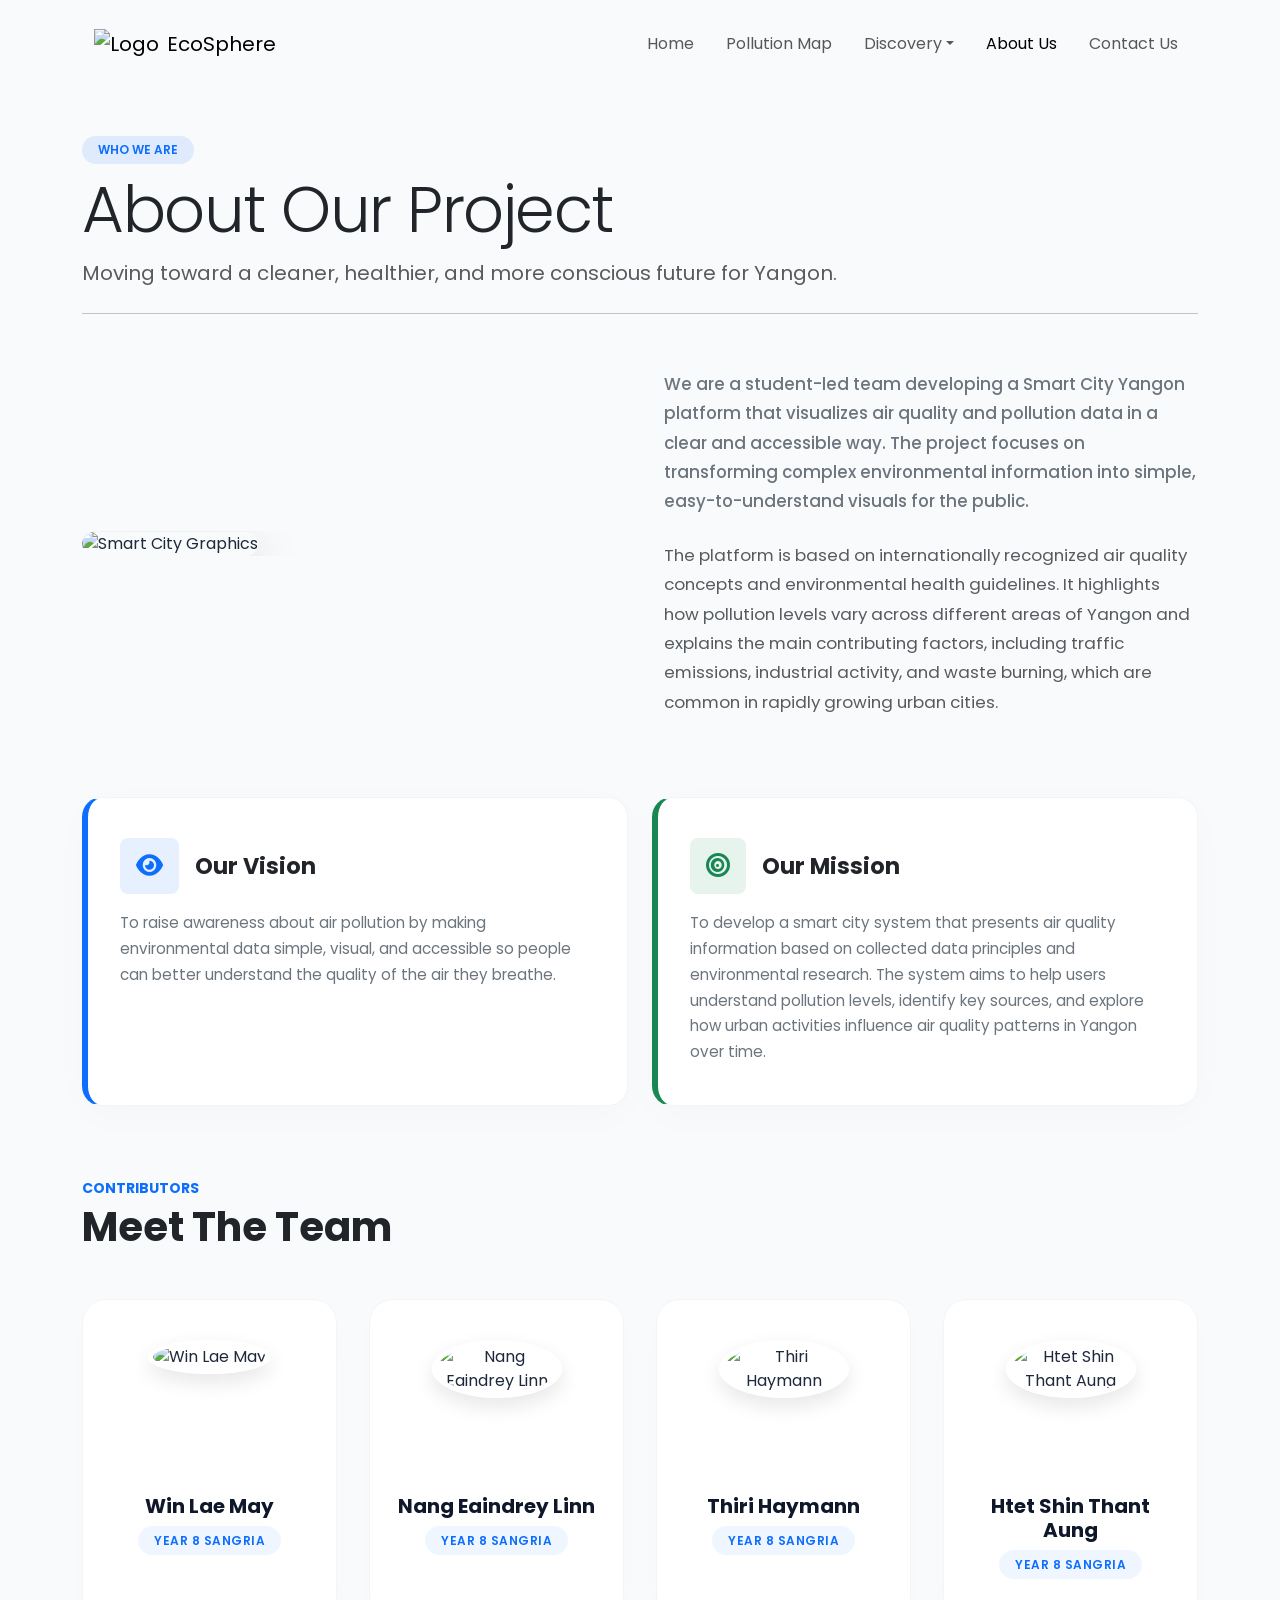
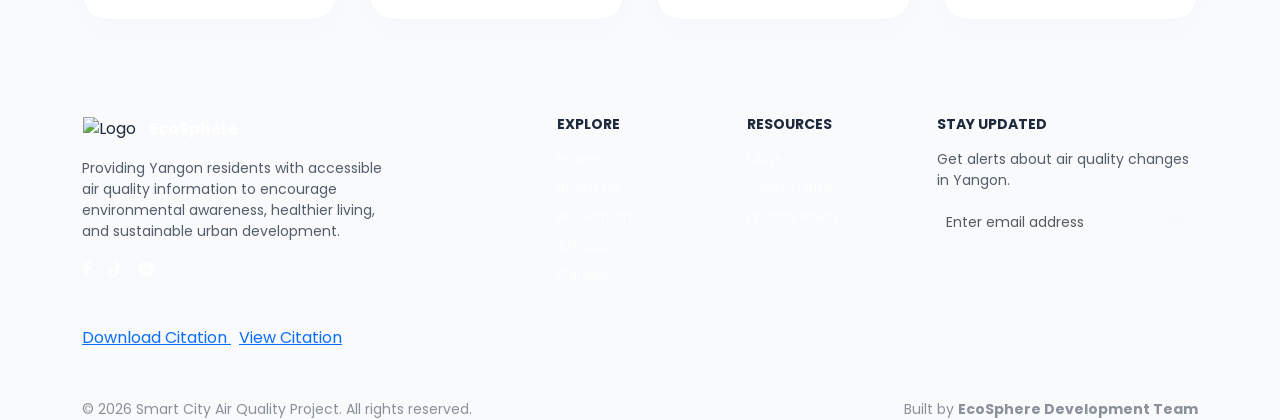
==== about.html @ d55c556a "Create about.html" ====
<!doctype html>
<html lang="en">
<head>
    <meta charset="utf-8">
    <meta name="viewport" content="width=device-width, initial-scale=1">
    <title>Smart City Yangon - About Us</title>
    <link href="https://cdn.jsdelivr.net/npm/bootstrap@5.3.3/dist/css/bootstrap.min.css" rel="stylesheet">
    <link href="https://fonts.googleapis.com/css2?family=Poppins:wght@300;400;500;600;700;800&display=swap" rel="stylesheet">
    <link rel="stylesheet" href="https://cdnjs.cloudflare.com/ajax/libs/font-awesome/6.5.1/css/all.min.css">
    <link rel="stylesheet" href="https://cdn.jsdelivr.net/npm/bootstrap-icons@1.11.0/font/bootstrap-icons.css">
    <link rel="stylesheet" href="style.css">
    <link rel="shortcut icon" href="media/logo.jpg" type="image/x-icon">
    
    <style>
        body { font-family: 'Poppins', sans-serif; background-color: #f8fafc; color: #1e293b; overflow-x: hidden; }
        
        /* --- PURE CSS CORE ANIMATIONS --- */
        @keyframes fadeInUp {
            from { opacity: 0; transform: translateY(30px); }
            to { opacity: 1; transform: translateY(0); }
        }
        @keyframes spin { 
            100% { transform: rotate(360deg); } 
        }
        @keyframes pulseGlow {
            0% { box-shadow: 0 0 0 0 rgba(13, 110, 253, 0.4); }
            70% { box-shadow: 0 0 0 15px rgba(13, 110, 253, 0); }
            100% { box-shadow: 0 0 0 0 rgba(13, 110, 253, 0); }
        }

        /* --- APPLICATION OF ENHANCED ANIMATIONS --- */
        .animate-fade-in {
            animation: fadeInUp 0.8s cubic-bezier(0.16, 1, 0.3, 1) both;
        }
        .delay-1 { animation-delay: 0.15s; }
        .delay-2 { animation-delay: 0.3s; }
        .delay-3 { animation-delay: 0.45s; }

        /* --- PREMIUM IMAGE CONTAINER --- */
        .img-container-premium {
            position: relative;
            border-radius: 24px;
            overflow: hidden;
        }

        /* --- PREMIUM VISION & MISSION INTERACTIVE CARDS --- */
        .aesthetic-card {
            background: #ffffff;
            border-radius: 20px !important;
            padding: 2.5rem 2rem !important;
            box-shadow: 0 10px 40px rgba(15, 23, 42, 0.02) !important;
            border: 1px solid #f1f5f9 !important;
            transition: all 0.4s cubic-bezier(0.16, 1, 0.3, 1);
            position: relative;
        }
        .aesthetic-card:hover {
            transform: translateY(-6px);
            box-shadow: 0 20px 40px rgba(15, 23, 42, 0.08) !important;
        }
        .vision-card { border-left: 6px solid #0d6efd !important; }
        .mission-card { border-left: 6px solid #198754 !important; }
        
        .vision-card::before, .mission-card::before {
            content: '';
            position: absolute;
            top: 0; left: 0; width: 0; height: 100%;
            transition: all 0.4s ease;
            z-index: 0;
            opacity: 0.02;
        }
        .vision-card::before { background: #0d6efd; }
        .mission-card::before { background: #198754; }
        .aesthetic-card:hover::before { width: 100%; }
        .aesthetic-card * { position: relative; z-index: 1; }

        /* --- PREMIUM INDIVIDUAL TEAM CHIPS --- */
        .team-grid {
            display: grid;
            grid-template-columns: repeat(auto-fit, minmax(240px, 1fr));
            gap: 2rem;
            padding: 1.5rem 0;
        }
        .team-card {
            background: #ffffff;
            border: 1px solid #f1f5f9;
            border-radius: 24px;
            padding: 2.5rem 1.5rem;
            text-align: center;
            box-shadow: 0 12px 30px rgba(15, 23, 42, 0.01);
            transition: all 0.4s cubic-bezier(0.16, 1, 0.3, 1);
        }
        .team-card:hover {
            transform: translateY(-10px);
            border-color: #0d6efd;
            box-shadow: 0 20px 35px rgba(13, 110, 253, 0.08);
        }
        .team-img-wrapper {
            position: relative;
            width: 130px;
            height: 130px;
            margin: 0 auto 1.5rem;
        }
        .team-img-wrapper img {
            width: 100%;
            height: 100%;
            border-radius: 50%;
            object-fit: cover;
            border: 5px solid #ffffff;
            box-shadow: 0 8px 20px rgba(15, 23, 42, 0.1);
            transition: all 0.4s ease;
        }
        .team-card:hover .team-img-wrapper img {
            transform: scale(0.95);
        }
        .team-img-wrapper::after {
            content: '';
            position: absolute;
            top: -6px; left: -6px; right: -6px; bottom: -6px;
            border-radius: 50%;
            border: 2px dashed transparent;
            transition: all 0.3s ease;
        }
        .team-card:hover .team-img-wrapper::after {
            border-color: #0d6efd;
            animation: spin 10s linear infinite, pulseGlow 2s infinite;
        }
        
        .team-card h3 { 
            font-size: 1.25rem; 
            font-weight: 700; 
            color: #0f172a; 
            margin-bottom: 0.5rem; 
        }
        .team-role {
            font-size: 0.75rem;
            font-weight: 600;
            letter-spacing: 0.5px;
            text-transform: uppercase;
            color: #0d6efd;
            background: rgba(13, 110, 253, 0.06);
            padding: 0.35rem 1rem;
            border-radius: 50px;
            display: inline-block;
        }
        .small-text { font-size: 1.05rem; line-height: 1.75; color: #475569; }
    </style>
</head>
<body>

<div class="container mt-3 nav-wrapper">
    <nav class="navbar navbar-expand-lg custom-nav">
        <div class="container-fluid">
            <a class="navbar-brand d-flex align-items-center gap-2" href="index.html">
                <img src="media/logo.jpg" class="rounded-logo" alt="Logo">
                <span class="brand-name">EcoSphere</span>
            </a>

            <button class="navbar-toggler border-0 shadow-none"
                    type="button"
                    data-bs-toggle="offcanvas"
                    data-bs-target="#mobileMenu">
                <span class="navbar-toggler-icon"></span>
            </button>

            <div class="collapse navbar-collapse" id="desktopMenu">
                <ul class="navbar-nav ms-auto align-items-center gap-3">
                    <li class="nav-item"><a class="nav-link" href="index.html">Home</a></li>
                    <li class="nav-item"><a class="nav-link" href="map.html">Pollution Map</a></li>
                    <li class="nav-item dropdown">
                        <a class="nav-link dropdown-toggle" href="#" role="button" data-bs-toggle="dropdown">Discovery</a>
                        <ul class="dropdown-menu">
                            <li><a class="dropdown-item" href="causes.html">Causes</a></li>
                            <li><a class="dropdown-item" href="prevention.html">Prevention</a></li>
                            <li><a class="dropdown-item" href="affects.html">Affects</a></li>
                        </ul>
                    </li>
                    <li class="nav-item"><a class="nav-link active" href="about.html">About Us</a></li>
                    <li class="nav-item"><a class="nav-link" href="contact.html">Contact Us</a></li>
                </ul>
            </div>
        </div>
    </nav>
</div>

<div class="offcanvas offcanvas-end" data-bs-scroll="true" tabindex="-1" id="mobileMenu" aria-labelledby="mobileMenuLabel">
    <div class="offcanvas-header">
        <div class="d-flex align-items-center gap-2">
            <img src="media/logo.jpg" class="rounded-logo" style="width:42px;height:42px;" alt="Logo">
            <h5 class="offcanvas-title text-white mb-0" id="mobileMenuLabel">EcoSphere</h5>
        </div>
        <button type="button" class="btn-close btn-close-white shadow-none" data-bs-dismiss="offcanvas" aria-label="Close"></button>
    </div>
    <div class="offcanvas-body">
        <ul class="navbar-nav gap-2">
            <li class="nav-item"><a class="nav-link" href="index.html">Home</a></li>
            <li class="nav-item"><a class="nav-link" href="map.html">Pollution Map</a></li>
            <li class="nav-item dropdown">
                <a class="nav-link dropdown-toggle" href="#" role="button" data-bs-toggle="dropdown" data-bs-display="static" aria-expanded="false">Discovery</a>
                <ul class="dropdown-menu border-0 bg-transparent">
                    <li><a class="dropdown-item text-white-50" href="causes.html">Causes</a></li>
                    <li><a class="dropdown-item text-white-50" href="prevention.html">Prevention</a></li>
                    <li><a class="dropdown-item text-white-50" href="affects.html">Affects</a></li>
                </ul>
            </li>
            <li class="nav-item"><a class="nav-link" href="about.html">About Us</a></li>
            <li class="nav-item"><a class="nav-link" href="contact.html">Contact Us</a></li>
        </ul>
    </div>
</div>
 
<section class="container mt-5 pt-3 animate-fade-in">
    <div class="title-group text-start">
        <span class="badge bg-primary bg-opacity-10 text-primary px-3 py-2 rounded-pill mb-2 text-uppercase fw-semibold tracking-wider" style="font-size: 0.75rem;">
            Who We Are
        </span>
        <h1 class="display-3 fw-extrabold text-dark mb-2" style="letter-spacing: -1.5px;">About Our Project</h1>
        <p class="fs-5 text-muted mb-0" style="max-width: 800px; line-height: 1.6;">
            Moving toward a cleaner, healthier, and more conscious future for Yangon.
        </p>
    </div>
    <hr class="mt-4 mb-5 opacity-10">
</section>
 
<section class="container my-4 py-2 animate-fade-in delay-1">
    <div class="row align-items-center gx-lg-5">
        <div class="col-md-6 mb-4 mb-md-0">
            <div class="img-container-premium">
                <img src="media/wlcm to yangon.jpg" class="img-fluid rounded-4 shadow-lg w-100" style="max-height: 400px; object-fit: cover;" alt="Smart City Graphics">
            </div>
        </div>
       
        <div class="col-md-6">
            <p class="small-text mb-4 fw-medium text-secondary">
               We are a student-led team developing a Smart City Yangon platform that visualizes air quality and pollution data in a clear and accessible way. The project focuses on transforming complex environmental information into simple, easy-to-understand visuals for the public.
            </p>
            <p class="small-text text-muted mb-0">
               The platform is based on internationally recognized air quality concepts and environmental health guidelines. It highlights how pollution levels vary across different areas of Yangon and explains the main contributing factors, including traffic emissions, industrial activity, and waste burning, which are common in rapidly growing urban cities.
            </p>
        </div>
    </div>
</section>
 
<section class="container my-5 pt-4 animate-fade-in delay-2">
    <div class="row justify-content-center g-4">
        <div class="col-md-6">
            <div class="aesthetic-card vision-card h-100">
                <div class="d-flex align-items-center mb-3">
                    <div class="bg-primary bg-opacity-10 p-3 rounded-3 me-3">
                        <i class="fa-solid fa-eye fa-xl text-primary"></i>
                    </div>
                    <h3 class="fw-bold mb-0 text-dark" style="font-size: 1.4rem;">Our Vision</h3>
                </div>
                <p class="text-secondary mb-0" style="font-size: 0.95rem; line-height: 1.7;">To raise awareness about air pollution by making environmental data simple, visual, and accessible so people can better understand the quality of the air they breathe.</p>
            </div>
        </div>
 
        <div class="col-md-6">
            <div class="aesthetic-card mission-card h-100">
                <div class="d-flex align-items-center mb-3">
                    <div class="bg-success bg-opacity-10 p-3 rounded-3 me-3">
                        <i class="fa-solid fa-bullseye fa-xl text-success"></i>
                    </div>
                    <h3 class="fw-bold mb-0 text-dark" style="font-size: 1.4rem;">Our Mission</h3>
                </div>
                <p class="text-secondary mb-0" style="font-size: 0.95rem; line-height: 1.7;">To develop a smart city system that presents air quality information based on collected data principles and environmental research. The system aims to help users understand pollution levels, identify key sources, and explore how urban activities influence air quality patterns in Yangon over time.</p>
            </div>
        </div>
    </div>
</section>
 
<section class="container my-5 py-4 animate-fade-in delay-3" id="team">
  <div class="text-start mb-4">
    <span class="text-uppercase text-primary fw-bold small tracking-wider d-block mb-1">Contributors</span>
    <h2 class="fw-bold display-6 text-dark">Meet The Team</h2>
  </div>

  <div class="team-grid">
    <div class="team-card">
      <div class="team-img-wrapper">
        <img src="media/win.jpg" alt="Win Lae May">
      </div>
      <h3>Win Lae May</h3>
      <span class="team-role">Year 8 Sangria</span>
    </div>

    <div class="team-card">
      <div class="team-img-wrapper">
        <img src="media/nang.jpg" alt="Nang Eaindrey Linn">
      </div>
      <h3>Nang Eaindrey Linn</h3>
      <span class="team-role">Year 8 Sangria</span>
    </div>

    <div class="team-card">
      <div class="team-img-wrapper">
        <img src="media/hammer.jpg" alt="Thiri Haymann">
      </div>
      <h3>Thiri Haymann</h3>
      <span class="team-role">Year 8 Sangria</span>
    </div>

    <div class="team-card">
      <div class="team-img-wrapper">
        <img src="media/htet.jpg" alt="Htet Shin Thant Aung">
      </div>
      <h3>Htet Shin Thant Aung</h3>
      <span class="team-role">Year 8 Sangria</span>
    </div>
  </div>
</section>
 
<footer id="footer" class="custom-footer mt-5">
    <div class="container">
        <div class="row gy-4">
            <div class="col-lg-4 col-md-12 text-center text-lg-start">
                <a class="navbar-brand d-block mb-3" href="index.html">
                    <img src="media/logo.jpg" class="rounded-logo border border-light border-opacity-25" style="width: 50px; height: 50px;" alt="Logo">
                    <span class="ms-2 fw-bold text-white">EcoSphere</span>
                </a>
                <p class="small opacity-75 pe-lg-5">
                    Providing Yangon residents with accessible air quality information to encourage environmental awareness, healthier living, and sustainable urban development.
                </p>
                <div class="footer-socials d-flex gap-3 justify-content-center justify-content-lg-start mt-3">
                  <a href="https://www.facebook.com/share/181xZYCWML/?mibextid=wwXIfr" class="text-white opacity-75">
<i class="fa-brands fa-facebook-f"></i>
</a>

<a href="https://www.tiktok.com/@greenwaveprojectpbl?_r=1&_t=ZS-96brNTNGCgf" class="text-white opacity-75">
<i class="fa-brands fa-tiktok"></i>
</a>

<a href="https://web.telegram.org/k/" class="text-white opacity-75">
<i class="fa-brands fa-telegram"></i>
</a>
                </div>
            </div>

            <div class="col-6 col-lg-2 offset-lg-1">
                <h6 class="fw-bold mb-3 text-uppercase small">Explore</h6>
                <ul class="list-unstyled small opacity-75">
                    <li class="mb-2"><a href="index.html" class="text-decoration-none text-white">Home</a></li>
                    <li class="mb-2"><a href="about.html" class="text-decoration-none text-white">About Us</a></li>
                    <li class="mb-2"><a href="prevention.html" class="text-decoration-none text-white">Prevention</a></li>
                    <li class="mb-2"><a href="affects.html" class="text-decoration-none text-white">Affects</a></li>
                    <li class="mb-2"><a href="causes.html" class="text-decoration-none text-white">Causes</a></li>
                </ul>
            </div>

            <div class="col-6 col-lg-2">
                <h6 class="fw-bold mb-3 text-uppercase small">Resources</h6>
                <ul class="list-unstyled small opacity-75">
                    <li class="mb-2"><a href="faqs.html" class="text-decoration-none text-white">FAQs</a></li>
                    <li class="mb-2"><a href="map.html" class="text-decoration-none text-white">Zoning Data</a></li>
                    <li class="mb-2"><a href="privacy.html" class="text-decoration-none text-white">Privacy Policy</a></li>
                </ul>
            </div>

            <div class="col-lg-3 col-md-12">
                <h6 class="fw-bold mb-3 text-uppercase small">Stay Updated</h6>
                <p class="small opacity-75">Get alerts about air quality changes in Yangon.</p>
                
                <form action="contact.html" method="GET">
                    <div class="input-group mb-3">
                        <input type="email" 
                               name="userEmail" 
                               class="form-control form-control-sm bg-transparent border-light border-opacity-25 text-white" 
                               placeholder="Enter email address" 
                               required>
                        <button class="btn btn-outline-light btn-sm" type="submit">Join</button>
                    </div>
                </form>
            </div>
        </div>

        <div class="citation-container my-4">
            <a href="media/Document 1.docx" download class="btn-citation download-btn me-2">
                Download Citation
            </a>
            <a href="https://edusn-my.sharepoint.com/:w:/g/personal/thirihaymann_edusnschool_co_uk/IQCx-lve096ISLrrx7c4MkwNATe3js4er93nj6ka3yqateQ?e=VedTvq" target="_blank" class="btn-citation view-btn">
                View Citation
            </a>
        </div>

        <hr class="my-4 border-light border-opacity-10">

        <div class="row align-items-center">
            <div class="col-md-6 text-center text-md-start">
                <p class="small mb-0 opacity-50">© 2026 Smart City Air Quality Project. All rights reserved.</p>
            </div>
            <div class="col-md-6 text-center text-md-end">
                <p class="small mb-0 opacity-50">Built by <span class="fw-bold">EcoSphere Development Team</span></p>
            </div>
        </div>
    </div>
</footer>

<script src="https://cdn.jsdelivr.net/npm/bootstrap@5.3.3/dist/js/bootstrap.bundle.min.js"></script>
 
</body>
</html>
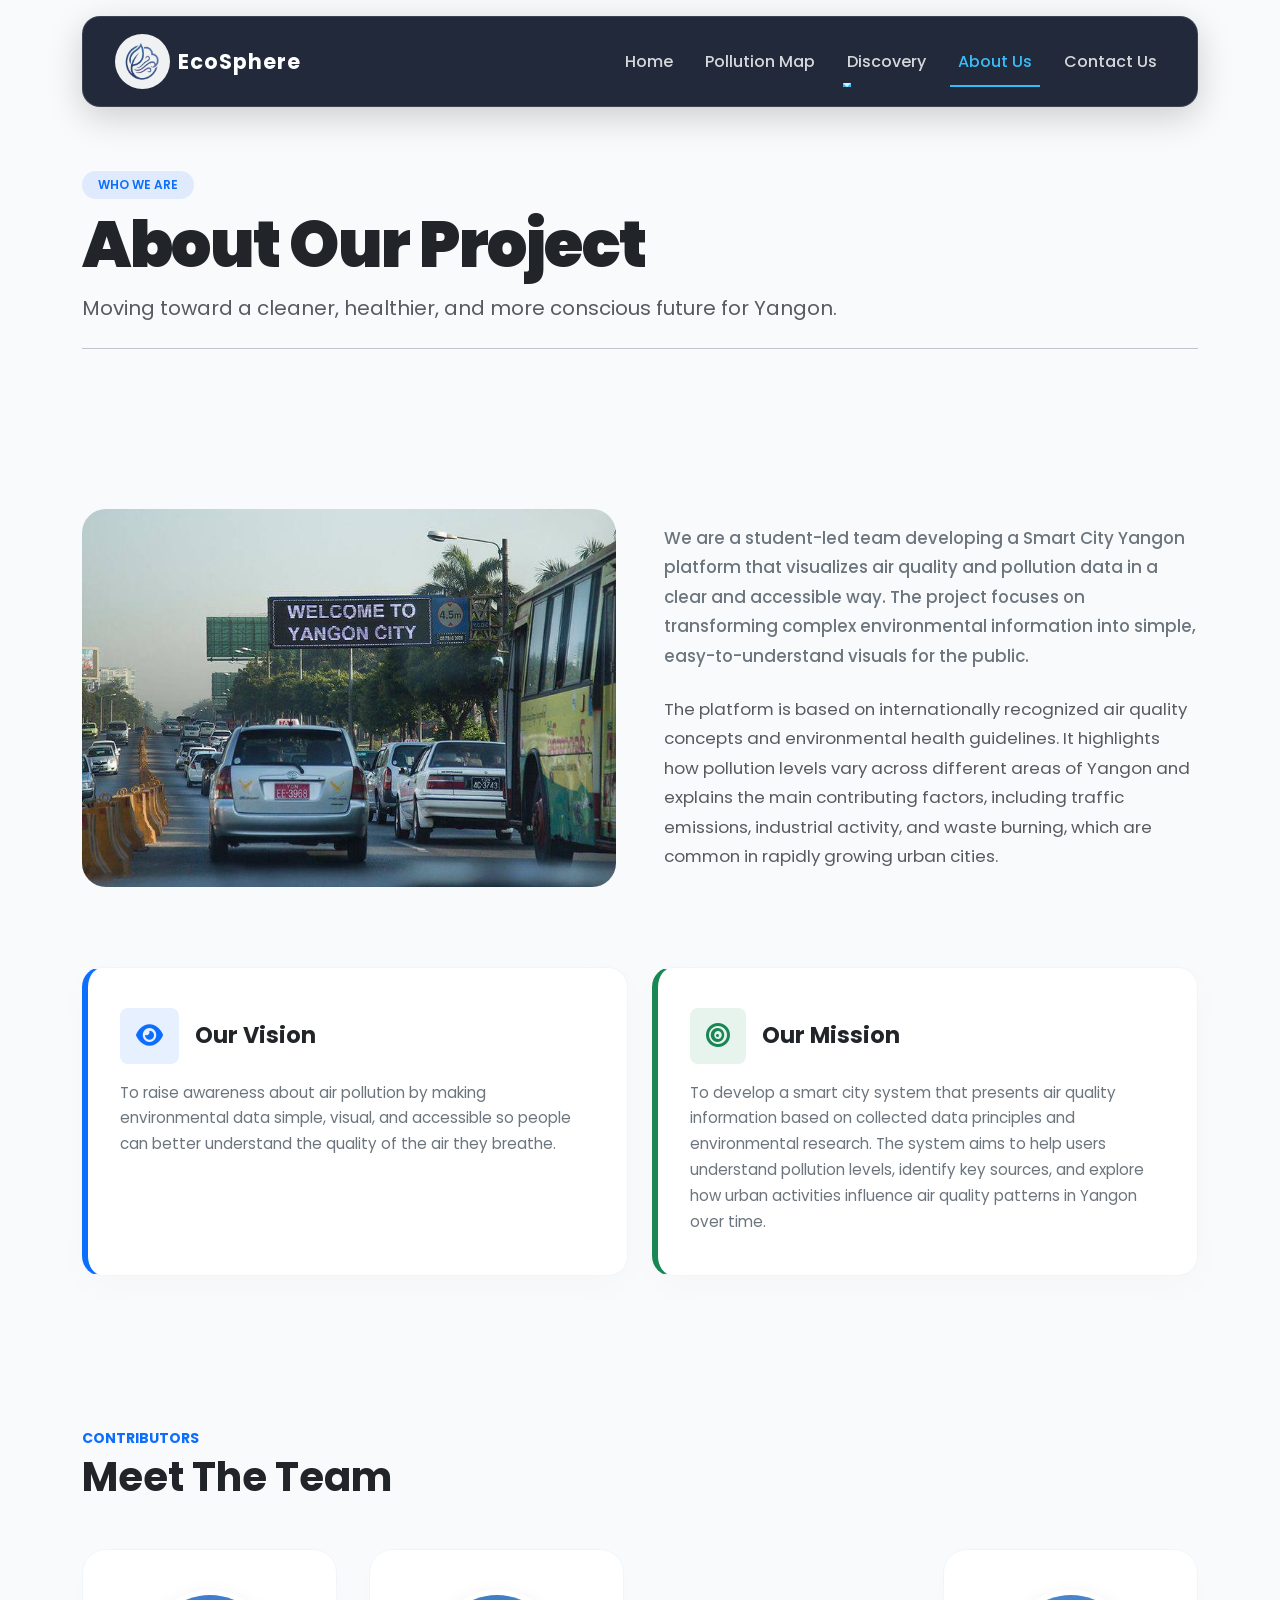
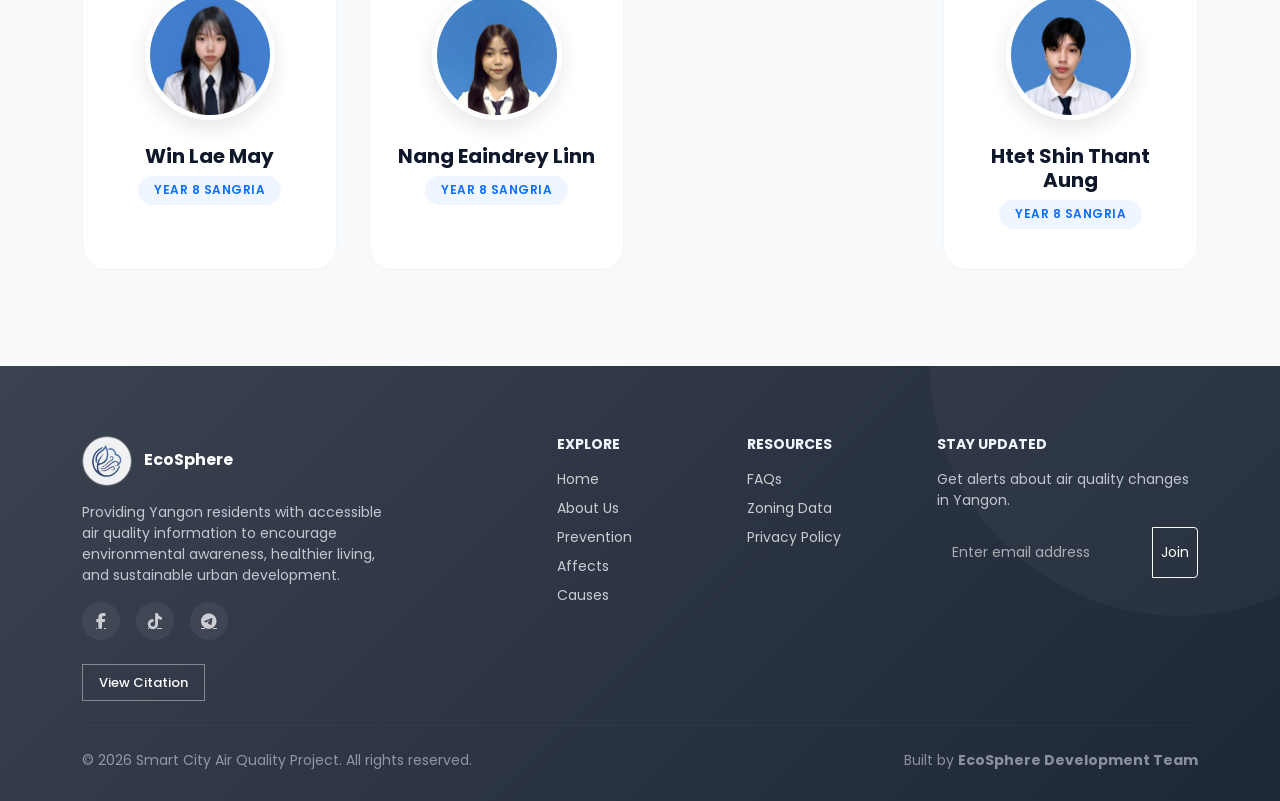
==== commit 2525c6ac: "Update about.html" ====
--- a/about.html
+++ b/about.html
@@ -3,7 +3,7 @@
 <head>
     <meta charset="utf-8">
     <meta name="viewport" content="width=device-width, initial-scale=1">
-    <title>Smart City Yangon - About Us</title>
+    <title>About Us | EcoSphere</title>
     <link href="https://cdn.jsdelivr.net/npm/bootstrap@5.3.3/dist/css/bootstrap.min.css" rel="stylesheet">
     <link href="https://fonts.googleapis.com/css2?family=Poppins:wght@300;400;500;600;700;800&display=swap" rel="stylesheet">
     <link rel="stylesheet" href="https://cdnjs.cloudflare.com/ajax/libs/font-awesome/6.5.1/css/all.min.css">
@@ -373,10 +373,8 @@
         </div>
 
         <div class="citation-container my-4">
-            <a href="media/Document 1.docx" download class="btn-citation download-btn me-2">
-                Download Citation
-            </a>
-            <a href="https://edusn-my.sharepoint.com/:w:/g/personal/thirihaymann_edusnschool_co_uk/IQCx-lve096ISLrrx7c4MkwNATe3js4er93nj6ka3yqateQ?e=VedTvq" target="_blank" class="btn-citation view-btn">
+         
+            <a href="citation.html" target="_blank" class="btn-citation view-btn">
                 View Citation
             </a>
         </div>
--- a/style.css
+++ b/style.css
@@ -0,0 +1,1383 @@
+*{
+    margin:0;
+    padding:0;
+    box-sizing:border-box;
+}
+
+html{
+    scroll-behavior:smooth;
+}
+
+body{
+    background:
+    radial-gradient(circle at top right, rgba(82,120,255,0.12), transparent 30%),
+    radial-gradient(circle at bottom left, rgba(77,255,160,0.08), transparent 30%),
+    #dfe9f3;
+
+    font-family:'Poppins',sans-serif;
+    color:#1A1A1A;
+    overflow-x:hidden;
+    position:relative;
+}
+
+body::before{
+    content:'';
+    position:fixed;
+    inset:0;
+    background:url('https://www.transparenttextures.com/patterns/foggy-birds.png');
+    opacity:0.12;
+    pointer-events:none;
+    z-index:-1;
+}
+
+section{
+    padding:80px 0;
+}
+
+
+.rounded-logo{
+    width:60px;
+    height:60px;
+    border-radius:50%;
+    object-fit:cover;
+}
+
+.custom-nav{
+    background:rgba(42,48,60,0.78);
+    backdrop-filter:blur(18px);
+    border-radius:20px;
+    padding:12px 24px;
+    border:1px solid rgba(255,255,255,0.08);
+
+    position:sticky;
+    top:15px;
+    z-index:999;
+
+    box-shadow:0 10px 40px rgba(0,0,0,0.12);
+}
+
+.custom-nav .nav-link{
+    color:#f1f5ff;
+    font-weight:500;
+    transition:0.3s;
+}
+
+.custom-nav .nav-link:hover{
+    color:#9cc9ff;
+}
+
+.custom-nav .nav-link.active{
+    color:white;
+}
+
+.navbar-toggler{
+    background:white;
+    border-radius:10px;
+    padding:8px 12px;
+}
+
+.offcanvas{
+    background:#232b36;
+    color:white;
+}
+
+.dropdown-menu{
+    background:rgba(6, 7, 49, 0.685);
+    border:none;
+    border-radius:18px;
+    padding:10px;
+    box-shadow:0 15px 40px rgb(3, 18, 49);
+}
+
+.dropdown-item{
+    border-radius:12px;
+    padding:10px 15px;
+    transition:0.3s;
+}
+
+.dropdown-item:hover{
+    background:darkblue;
+}
+
+
+.hero-split{
+    min-height:90vh;
+    display:flex;
+    align-items:center;
+}
+
+.hero-content-area h1{
+    font-size:4.5rem;
+    line-height:1.1;
+    color:#1d2736;
+}
+
+.hero-content-area .lead{
+    font-size:1.1rem;
+}
+
+.hero-image-wrapper{
+    position:relative;
+}
+
+.hero-image-wrapper::before{
+    content:'';
+    position:absolute;
+    inset:-20px;
+    background:linear-gradient(135deg,#0d3664,#5B5E73);
+    border-radius:40px;
+    filter:blur(50px);
+    opacity:0.25;
+    z-index:-1;
+}
+
+.thiri{
+    border-radius:35px;
+    box-shadow:0 25px 60px rgba(0,0,0,0.18);
+    transition:0.5s ease;
+}
+
+.thiri:hover{
+    transform:translateY(-8px) scale(1.02);
+}
+
+.hero-icons i{
+    background:white;
+    padding:15px;
+    border-radius:50%;
+    font-size:1.3rem;
+    box-shadow:0 10px 25px rgba(0,0,0,0.08);
+    transition:0.3s;
+}
+
+.hero-icons i:hover{
+    transform:translateY(-8px);
+    color:#0d3664;
+}
+
+
+.btn-dark-green,
+.btn-green{
+    background:linear-gradient(135deg,#0d3664,#1759a3);
+    color:white;
+    border:none;
+    border-radius:50px;
+    padding:13px 35px;
+    font-weight:600;
+    transition:0.3s;
+}
+
+.btn-dark-green:hover,
+.btn-green:hover{
+    transform:translateY(-4px);
+    box-shadow:0 12px 25px rgba(13,54,100,0.3);
+    color:white;
+}
+
+
+.inspo-card,
+.aesthetic-card,
+.custom-card,
+.measure-card{
+    background:rgba(255,255,255,0.78);
+    backdrop-filter:blur(15px);
+    border-radius:30px;
+    overflow:hidden;
+    transition:0.4s ease;
+    height:100%;
+    border:1px solid rgba(255,255,255,0.2);
+}
+
+.inspo-card:hover,
+.aesthetic-card:hover,
+.custom-card:hover,
+.measure-card:hover{
+    transform:translateY(-10px);
+    box-shadow:0 20px 50px rgba(0,0,0,0.12);
+}
+
+.inspo-card img,
+.card-img-top,
+.measure-card img{
+    width:100%;
+    height:260px;
+    object-fit:cover;
+}
+
+
+.card-img-container{
+    overflow:hidden;
+    height:240px;
+    position:relative;
+}
+
+.card-img-container img{
+    width:100%;
+    height:100%;
+    object-fit:cover;
+    transition:0.5s;
+}
+
+.card-hover-effect:hover img{
+    transform:scale(1.08);
+}
+
+.card-badge{
+    position:absolute;
+    top:15px;
+    left:15px;
+    background:#0d3664;
+    color:white;
+    padding:7px 16px;
+    border-radius:50px;
+    font-size:0.8rem;
+}
+
+.theme-card-featured{
+    background:linear-gradient(135deg,#3f4655,#0d3664);
+    color:white;
+    border-radius:35px;
+}
+
+.feature-icon-box{
+    width:90px;
+    height:90px;
+    border-radius:50%;
+    background:rgba(255,255,255,0.1);
+    display:flex;
+    align-items:center;
+    justify-content:center;
+    backdrop-filter:blur(10px);
+}
+
+
+.team-section{
+
+    background-size:cover;
+    background-position:center;
+    border-radius:40px;
+    margin:40px;
+}
+
+.team-split-wrapper{
+    display:grid;
+    grid-template-columns:1fr 1fr;
+    gap:30px;
+}
+
+.team-pair{
+    padding:40px 20px;
+    border-radius:35px;
+}
+
+.pair-grey{
+    background:rgba(255,255,255,0.08);
+}
+
+.pair-blue{
+    background:rgba(13,54,100,0.35);
+}
+
+.team-member{
+    transition:0.3s;
+}
+
+.team-member:hover{
+    transform:translateY(-10px);
+}
+
+
+
+.member-img{
+    width:180px;
+    height:180px;
+    border-radius:50%;
+    object-fit:cover;
+    margin-bottom:20px;
+    border:5px solid rgba(255,255,255,0.2);
+    box-shadow:0 15px 30px rgba(0,0,0,0.25);
+}
+
+
+.hero{
+    text-align:center;
+    padding:130px 20px;
+    background-size:cover;
+    background-position:center;
+    color:rgb(0, 0, 0);
+}
+
+.hero h1{
+    font-size:4rem;
+    font-weight:700;
+}
+
+.contact-box{
+    margin-top:-90px;
+}
+
+.contact-box .container{
+    background:rgba(255,255,255,0.85);
+    backdrop-filter:blur(18px);
+    padding:50px;
+    border-radius:40px;
+    box-shadow:0 20px 50px rgba(0,0,0,0.1);
+}
+
+.form-control{
+    border:none;
+    border-radius:18px;
+    padding:15px;
+    background:#f5f7fb;
+}
+
+.form-control:focus{
+    box-shadow:0 0 0 3px rgba(13,54,100,0.12);
+}
+
+.newsletter,
+.info-card{
+    background:#1f2734;
+    color:white;
+    border-radius:30px;
+    padding:30px;
+    height:100%;
+}
+
+
+.modal-content{
+    border:none;
+    backdrop-filter:blur(15px);
+    background:rgba(255,255,255,0.9);
+}
+
+
+.custom-footer{
+    background:linear-gradient(135deg,#3b4250,#1d2736);
+    color:#f1f5ff;
+    padding:70px 0 30px;
+    position:relative;
+    overflow:hidden;
+}
+
+.custom-footer::before{
+    content:'';
+    position:absolute;
+    width:500px;
+    height:500px;
+    background:rgba(255,255,255,0.03);
+    border-radius:50%;
+    top:-250px;
+    right:-150px;
+}
+
+.custom-footer a{
+    transition:0.3s;
+}
+
+.custom-footer a:hover{
+    opacity:1 ;
+    color:#9cc9ff;
+}
+
+/* =========================
+   FOOTER LINK HOVER
+========================= */
+
+.custom-footer a {
+  transition: all 0.3s ease;
+}
+
+.custom-footer a:hover {
+  color: #8fd19e !important;
+  opacity: 1 !important;
+  transform: translateX(3px);
+}
+
+/* =========================
+   SOCIAL ICON HOVER
+========================= */
+
+.footer-socials a {
+  width: 38px;
+  height: 38px;
+  border-radius: 50%;
+  display: flex;
+  align-items: center;
+  justify-content: center;
+  background: rgba(255,255,255,0.08);
+  transition: 0.3s ease;
+}
+
+.footer-socials a:hover {
+  background: #198754;
+  color: white !important;
+  transform: translateY(-3px);
+}
+
+/* =========================
+   EMAIL INPUT STYLING
+========================= */
+
+.custom-footer input.form-control {
+  color: white !important;
+  background: transparent;
+}
+
+.custom-footer input.form-control::placeholder {
+  color: rgba(255,255,255,0.6);
+}
+
+.custom-footer input.form-control:focus {
+  background: rgba(255,255,255,0.05);
+  color: white !important;
+  border-color: #198754;
+  box-shadow: none;
+}
+
+/* =========================
+   JOIN BUTTON HOVER
+========================= */
+
+.custom-footer .btn-outline-light {
+  transition: 0.3s ease;
+}
+
+.custom-footer .btn-outline-light:hover {
+  background: #198754;
+  border-color: #198754;
+  color: white;
+}
+
+.accordion-button{
+    box-shadow:none ;
+}
+
+.accordion-button:not(.collapsed){
+    background:#0d3664;
+    color:rgb(15, 12, 165);
+}
+
+
+.tracking-widest{
+    letter-spacing:4px;
+    font-size:0.8rem;
+    text-transform:uppercase;
+}
+
+
+@media(max-width:991px){
+
+    .hero-content-area h1{
+        font-size:3rem;
+    }
+
+    .team-split-wrapper{
+        grid-template-columns:1fr;
+    }
+
+    .hero h1{
+        font-size:2.8rem;
+    }
+
+    .team-section{
+        margin:15px;
+    }
+
+    .contact-box .container{
+        padding:30px;
+    }
+}
+
+@media(max-width:768px){
+
+    section{
+        padding:60px 0;
+    }
+
+    .hero{
+        padding:100px 20px;
+    }
+
+    .member-img{
+        width:140px;
+        height:140px;
+    }
+
+    .thiri{
+        margin-top:30px;
+    }
+}
+
+.custom-nav {
+    position: sticky;
+    top: 15px;
+    z-index: 999;
+    backdrop-filter: blur(14px);
+}
+
+.nav-link {
+    position: relative;
+}
+
+.nav-link::after {
+    content: '';
+    position: absolute;
+    left: 0;
+    bottom: -4px;
+    width: 0%;
+    height: 2px;
+    background: #9ad0ff;
+    transition: 0.3s;
+}
+
+.nav-link:hover::after,
+.nav-link.active::after {
+    width: 100%;
+}
+
+body {
+    background:
+    radial-gradient(circle at top right, rgba(120,160,255,0.15), transparent 30%),
+    radial-gradient(circle at bottom left, rgba(70,70,90,0.2), transparent 35%),
+    #dfe9f3;
+}
+/* --- OFFCANVAS FIXES --- */
+
+
+.offcanvas {
+    background-color: #232b36 !important; 
+    color: white !important;
+    width: 300px !important;
+    top: 0 !important;
+    height: 100vh !important;
+}
+
+/* Ensure the 'Menu' title and links show up correctly */
+.offcanvas-header {
+    border-bottom: 1px solid rgba(255,255,255,0.1);
+    padding: 20px;
+}
+
+.offcanvas-body .navbar-nav {
+    flex-direction: column !important;
+    align-items: flex-start !important; 
+    gap: 15px;
+}
+
+.offcanvas-body .nav-link {
+    color: white !important;
+    width: 100%;
+    padding: 10px 0 !important;
+    border-bottom: 1px solid rgba(255,255,255,0.05);
+}
+
+@media (max-width: 991px) {
+    .nav-link::after {
+        display: none !important;
+    }
+}
+
+/* Helper extensions for the enlarged title section */
+.fw-extrabold {
+    font-weight: 900 !important;
+}
+
+.letter-spacing-tight {
+    letter-spacing: -0.03em; /* Snaps the bold headings closer together for a premium layout look */
+}
+
+/* Keeps your previous timeline/image rules completely intact below */
+.fw-black { font-weight: 800 !important; }
+.tracking-widest { letter-spacing: 0.15em; font-size: 0.7rem; }
+.text-orange { color: #fd7e14 !important; }
+.dot-warning { color: #ffc107; background-color: #ffc107; }
+.dot-orange { color: #fd7e14; background-color: #fd7e14; }
+.dot-danger { color: #dc3545; background-color: #dc3545; }
+.object-fit-cover { object-fit: cover; }
+
+.biological-timeline::before {
+    content: '';
+    position: absolute;
+    top: 5px;
+    left: 2px;
+    height: calc(100% - 25px);
+    width: 2px;
+    background-color: #dee2e6;
+    z-index: 1;
+}
+.timeline-event { padding-left: 20px; }
+.event-dot {
+    position: absolute;
+    left: -19px;
+    top: 4px;
+    width: 12px;
+    height: 12px;
+    border-radius: 50%;
+    border: 2px solid #ffffff;
+    box-shadow: 0 0 0 2px currentColor;
+    z-index: 3;
+}
+.transform-hover { transition: transform 0.4s cubic-bezier(0.165, 0.84, 0.44, 1), box-shadow 0.4s ease; }
+.transform-hover:hover { transform: translateY(-6px); box-shadow: 0 20px 30px rgba(0, 0, 0, 0.12) !important; }
+.mt-1\.5 { margin-top: 0.375rem !important; }
+
+
+.solution-spy{
+    top:120px;
+}
+
+.solution-spy .list-group-item{
+    border:none;
+    border-radius:18px;
+    margin-bottom:10px;
+    background:rgba(255,255,255,0.7);
+    backdrop-filter:blur(12px);
+    font-weight:600;
+}
+
+.solution-spy .active{
+    background:#0d3664 !important;
+    color:white !important;
+}
+
+.solution-card{
+    border-radius:35px;
+    overflow:hidden;
+    background:rgba(255,255,255,0.82);
+    backdrop-filter:blur(16px);
+}
+
+.solution-image{
+    height:350px;
+    object-fit:cover;
+}
+
+.solution-section{
+    scroll-margin-top:140px;
+}
+
+.mini-box{
+    background:#f8fbff;
+    border-radius:25px;
+    padding:30px;
+    transition:0.4s;
+    border:1px solid rgba(0,0,0,0.05);
+}
+
+.mini-box:hover{
+    transform:translateY(-8px);
+    box-shadow:0 20px 40px rgba(0,0,0,0.08);
+}
+
+.modal-xl{
+    max-width:1200px;
+}
+
+.modal-content{
+    border-radius:35px;
+}
+
+.list-group-item{
+    transition:0.3s;
+}
+
+.list-group-item:hover{
+    transform:translateX(5px);
+}
+
+*{
+  margin:0;
+  padding:0;
+  box-sizing:border-box;
+}
+
+body{
+  font-family: "Inter", sans-serif;
+  background:#f5f7ff;
+}
+
+.team-section{
+  padding:100px 8%;
+  background:
+  radial-gradient(circle at top left, rgba(123,92,255,0.15), transparent 35%),
+  linear-gradient(135deg,#f8f9ff,#eef2ff);
+}
+
+.team-header{
+  text-align:center;
+  margin-bottom:60px;
+}
+
+.team-label{
+  display:inline-block;
+  padding:8px 18px;
+  border-radius:999px;
+  background:#e9e7ff;
+  color:#6c4dff;
+  font-weight:700;
+  font-size:14px;
+  margin-bottom:18px;
+}
+
+.team-header h2{
+  font-size:clamp(2rem,5vw,4rem);
+  color:#151515;
+  font-weight:800;
+}
+
+.team-grid{
+  display:grid;
+  grid-template-columns:repeat(auto-fit,minmax(250px,1fr));
+  gap:30px;
+}
+
+.team-card{
+  position:relative;
+  overflow:hidden;
+  border-radius:30px;
+  padding:35px 25px;
+  text-align:center;
+  background:rgba(255,255,255,0.75);
+  backdrop-filter:blur(18px);
+  border:1px solid rgba(255,255,255,0.7);
+  box-shadow:0 15px 50px rgba(0,0,0,0.08);
+  transition:0.4s ease;
+}
+
+.team-card:hover{
+  transform:translateY(-10px) scale(1.02);
+  box-shadow:0 25px 60px rgba(91,108,255,0.18);
+}
+
+.team-card::before{
+  content:"";
+  position:absolute;
+  inset:0;
+  background:linear-gradient(
+    135deg,
+    rgba(108,77,255,0.18),
+    transparent 60%
+  );
+  opacity:0;
+  transition:0.4s ease;
+}
+
+.team-card:hover::before{
+  opacity:1;
+}
+
+.team-img{
+  width:150px;
+  height:150px;
+  margin:0 auto 25px;
+  padding:5px;
+  border-radius:50%;
+  background:linear-gradient(135deg,#140955,#110957);
+  position:relative;
+  z-index:2;
+}
+
+.team-img img{
+  width:100%;
+  height:100%;
+  object-fit:cover;
+  border-radius:50%;
+  border:5px solid white;
+}
+
+.team-card h3{
+  position:relative;
+  z-index:2;
+  color:#222;
+  font-size:1.2rem;
+  font-weight:700;
+}
+
+/* ===== NAVBAR FIX ONLY ===== */
+
+.nav-wrapper {
+    position: sticky;
+    top: 15px;
+    z-index: 1050;
+}
+
+.custom-nav {
+    background: rgba(15, 23, 42, 0.92);
+    backdrop-filter: blur(14px);
+    -webkit-backdrop-filter: blur(14px);
+    border-radius: 18px;
+    padding: 12px 20px;
+    border: 1px solid rgba(255,255,255,0.12);
+    box-shadow: 0 10px 35px rgba(0,0,0,0.18);
+    transition: 0.3s ease;
+}
+
+/* navbar changes when scrolling */
+.custom-nav.nav-scrolled {
+    top: 0;
+    border-radius: 0 0 18px 18px;
+    padding: 8px 18px;
+    background: rgba(15, 23, 42, 0.98);
+    box-shadow: 0 15px 45px rgba(0,0,0,0.28);
+}
+
+.rounded-logo {
+    width: 55px;
+    height: 55px;
+    object-fit: cover;
+    border-radius: 50%;
+}
+
+.brand-name {
+    color: white;
+    font-size: 1.3rem;
+    font-weight: 700;
+    letter-spacing: 1px;
+}
+
+.custom-nav .nav-link {
+    color: rgba(255,255,255,0.82) !important;
+    font-weight: 500;
+    position: relative;
+    transition: 0.3s ease;
+}
+
+.custom-nav .nav-link:hover,
+.custom-nav .nav-link.active {
+    color: #38bdf8 !important;
+}
+
+.custom-nav .nav-link::after {
+    content: "";
+    position: absolute;
+    left: 0;
+    bottom: -5px;
+    width: 0;
+    height: 2px;
+    background: #38bdf8;
+    transition: 0.3s ease;
+}
+
+.custom-nav .nav-link:hover::after,
+.custom-nav .nav-link.active::after {
+    width: 100%;
+}
+
+/* toggler */
+.navbar-toggler {
+    background: rgba(255,255,255,0.95);
+    border-radius: 10px;
+    padding: 8px 12px;
+}
+
+/* desktop dropdown */
+.custom-nav .dropdown-menu {
+    background: #1e293b;
+    border: none;
+    border-radius: 15px;
+    padding: 10px;
+    margin-top: 12px;
+    box-shadow: 0 15px 35px rgba(0,0,0,0.25);
+}
+
+.custom-nav .dropdown-item {
+    color: rgba(255,255,255,0.82);
+    border-radius: 10px;
+    padding: 10px 14px;
+    transition: 0.3s;
+}
+
+.custom-nav .dropdown-item:hover {
+    background: #38bdf8;
+    color: white;
+}
+
+@media (max-width: 991px) {
+    .custom-nav .nav-link::after {
+        display: none;
+    }
+
+    .brand-name {
+        font-size: 1.1rem;
+    }
+
+    .rounded-logo {
+        width: 48px;
+        height: 48px;
+    }
+}
+
+/* =========================
+   OFFCANVAS
+========================= */
+
+.offcanvas{
+    background:linear-gradient(180deg,#13122e,#13122e);
+    border-left:1px solid rgba(255,255,255,0.08);
+    width:320px !important;
+    color:white;
+}
+
+.offcanvas-header{
+    padding:24px;
+    border-bottom:1px solid rgba(255,255,255,0.08);
+}
+
+.offcanvas-body{
+    padding:24px;
+}
+
+/* NAV LINKS */
+
+.offcanvas .nav-link{
+    color:rgba(255,255,255,0.82);
+    font-weight:500;
+    padding:12px 0;
+    transition:0.3s ease;
+}
+
+.offcanvas .nav-link:hover{
+    color:#092164;
+    transform:translateX(5px);
+}
+
+/* DROPDOWN */
+
+.offcanvas .dropdown-menu{
+    position:static !important;
+    transform:none !important;
+    display:none;
+    background:transparent;
+    padding-left:14px;
+}
+
+.offcanvas .dropdown-menu.show{
+    display:block;
+}
+
+.offcanvas .dropdown-item{
+    padding:10px 0;
+    transition:0.3s ease;
+}
+
+.offcanvas .dropdown-item:hover{
+    color:white !important;
+    background:transparent;
+    transform:translateX(4px);
+}
+
+/* CARD */
+
+.mobile-menu-card{
+    margin-top:30px;
+    padding:24px;
+    border-radius:24px;
+    background:rgba(255,255,255,0.06);
+    backdrop-filter:blur(14px);
+    border:1px solid rgba(255,255,255,0.08);
+}
+
+.mobile-menu-card h6{
+    font-weight:700;
+    margin-bottom:12px;
+}
+
+.mobile-menu-card p{
+    color:rgba(255,255,255,0.7);
+    line-height:1.7;
+    font-size:14px;
+    margin-bottom:18px;
+}
+
+.offcanvas {
+  z-index: 2000 !important;
+}
+
+.offcanvas-backdrop {
+  z-index: 1999 !important;
+}
+
+.nav-wrapper,
+.custom-nav {
+  z-index: 1000;
+}
+
+/* =========================
+   MAP SECTION
+========================= */
+
+.map-container{
+    padding:40px 0;
+}
+
+.map-image{
+    width:100%;
+    max-width:760px;
+    border-radius:30px;
+    transition:0.4s ease;
+}
+
+.map-image:hover{
+    transform:scale(1.01);
+}
+
+/* =========================
+   AQI PANEL
+========================= */
+
+.aqi-card-panel {
+  background: rgba(255, 255, 255, 0.78);
+  backdrop-filter: blur(18px);
+  border: 1px solid rgba(255, 255, 255, 0.85);
+  border-radius: 32px;
+  padding: 34px;
+  box-shadow: 0 24px 60px rgba(15, 23, 42, 0.12);
+}
+
+.aqi-card-panel h2 {
+  font-weight: 800;
+  margin-bottom: 18px;
+  color: #18202b;
+}
+
+.aqi-intro {
+  color: #6c7584;
+  line-height: 1.8;
+  margin-bottom: 28px;
+}
+
+.aqi-list-item {
+  display: flex;
+  gap: 18px;
+  padding: 22px 0;
+  border-bottom: 1px solid rgba(15, 23, 42, 0.1);
+  transition: 0.3s ease;
+}
+
+.aqi-list-item:hover {
+  transform: translateX(6px);
+}
+
+.aqi-list-item.last {
+  border-bottom: 0;
+}
+
+.aqi-list-item h5 {
+  font-weight: 800;
+  margin-bottom: 8px;
+  color: #1b1f24;
+}
+
+.aqi-list-item p {
+  margin: 0;
+  color: #6c7584;
+  line-height: 1.7;
+  font-size: 15px;
+}
+
+.aqi-dot {
+  width: 22px;
+  height: 22px;
+  border-radius: 50%;
+  flex-shrink: 0;
+  margin-top: 4px;
+}
+
+.good {
+  background: #9be15d;
+  box-shadow: 0 0 18px rgba(155, 225, 93, 0.7);
+}
+
+.moderate {
+  background: #ffd65a;
+  box-shadow: 0 0 18px rgba(255, 214, 90, 0.7);
+}
+
+.unhealthy {
+  background: #ff6464;
+  box-shadow: 0 0 18px rgba(255, 100, 100, 0.7);
+}
+
+.water {
+  background: #4facfe;
+  box-shadow: 0 0 18px rgba(79, 172, 254, 0.7);
+}
+/* =========================
+   COLOR CIRCLES
+========================= */
+
+.color{
+    width:22px;
+    height:22px;
+    border-radius:50%;
+    flex-shrink:0;
+    margin-top:6px;
+}
+
+/* AQI COLORS */
+
+.good{
+    background:#9be15d;
+    box-shadow:0 0 12px rgba(155,225,93,0.6);
+}
+
+.moderate{
+    background:#f6d365;
+    box-shadow:0 0 12px rgba(246,211,101,0.6);
+}
+
+.unhealthy{
+    background:#ff6b6b;
+    box-shadow:0 0 12px rgba(255,107,107,0.6);
+}
+
+.river{
+    background:#4facfe;
+    box-shadow:0 0 12px rgba(79,172,254,0.6);
+}
+
+/* =========================
+   PAGE HERO
+========================= */
+
+.page-hero{
+    max-width:850px;
+    margin:0 auto 60px;
+}
+
+.section-badge{
+    display:inline-block;
+    padding:10px 22px;
+    border-radius:50px;
+    background:rgba(25,135,84,0.12);
+    color:#198754;
+    font-weight:700;
+    margin-bottom:22px;
+    letter-spacing:0.5px;
+}
+
+.page-hero h1{
+    font-size:clamp(2.5rem,5vw,4.5rem);
+    font-weight:800;
+    margin-bottom:18px;
+    color:#132018;
+}
+
+.page-hero p{
+    color:#6c757d;
+    line-height:1.9;
+    font-size:1.1rem;
+}
+
+
+/* =========================
+   PRIVACY POLICY
+========================= */
+
+.policy-grid{
+    display:grid;
+    grid-template-columns:repeat(2,1fr);
+    gap:28px;
+}
+
+.policy-card{
+    background:linear-gradient(145deg,#ffffff,#f4fbf7);
+    border-radius:28px;
+    padding:34px;
+    border:1px solid rgba(26, 52, 138, 0.1);
+    box-shadow:0 16px 40px rgba(15,23,42,0.08);
+    transition:0.35s ease;
+    overflow:hidden;
+    position:relative;
+}
+
+.policy-card::before{
+    content:"";
+    position:absolute;
+    width:140px;
+    height:140px;
+    background:rgba(10, 32, 78, 0.05);
+    border-radius:50%;
+    top:-40px;
+    right:-40px;
+}
+
+.policy-card:hover{
+    transform:translateY(-8px);
+    box-shadow:0 24px 60px rgba(15,23,42,0.12);
+}
+
+.policy-card i{
+    width:58px;
+    height:58px;
+    border-radius:18px;
+    display:flex;
+    align-items:center;
+    justify-content:center;
+    background:#0b073a;
+    color:white;
+    font-size:22px;
+    margin-bottom:24px;
+    box-shadow:0 8px 20px rgba(16, 7, 100, 0.3);
+}
+
+.policy-card h4{
+    font-weight:800;
+    margin-bottom:14px;
+    color:#131620;
+}
+
+.policy-card p{
+    color:#6c757d;
+    line-height:1.9;
+    margin:0;
+}
+
+/* =========================
+   POLICY NOTE
+========================= */
+
+.policy-note{
+    margin-top:45px;
+    padding:42px;
+    border-radius:32px;
+    background:linear-gradient(135deg,#101529,#182338);
+    color:white;
+    position:relative;
+    overflow:hidden;
+}
+
+.policy-note::before{
+    content:"";
+    position:absolute;
+    width:240px;
+    height:240px;
+    border-radius:50%;
+    background:rgba(255, 255, 255, 0.04);
+    top:-80px;
+    right:-80px;
+}
+
+.policy-note h3{
+    font-weight:800;
+    margin-bottom:16px;
+    position:relative;
+    z-index:2;
+}
+
+.policy-note p{
+    opacity:0.82;
+    line-height:1.9;
+    margin:0;
+    position:relative;
+    z-index:2;
+}
+
+/* =========================
+   MOBILE
+========================= */
+
+@media(max-width:768px){
+
+    .policy-grid{
+        grid-template-columns:1fr;
+    }
+
+    .policy-card{
+        padding:28px;
+    }
+
+    .policy-note{
+        padding:30px;
+    }
+
+    .faq-card{
+        padding:0 22px;
+    }
+
+    .page-hero{
+        margin-bottom:40px;
+    }
+
+}
+
+/* Aligns both buttons side-by-side with a gap */
+.citation-container {
+    display: flex;
+    gap: 12px;
+    margin-top: 15px; 
+}
+
+/* Base button styles matching your site's sharp aesthetic */
+.btn-citation {
+    display: inline-block;
+    padding: 8px 16px;
+    font-family: inherit;
+    font-size: 13px;
+    font-weight: 500;
+    text-decoration: none;
+    border: 1px solid #1e3a8a;
+    transition: all 0.2s ease;
+}
+
+/* Download Button (Solid Dark Blue) */
+.download-btn {
+    color: #ffffff !important;
+    background-color: #1e3a8a;
+}
+
+.download-btn:hover {
+    background-color: transparent;
+    border-color: #ffffff;
+}
+
+/* View Button (Transparent / Outline style) */
+.view-btn {
+    color: #ffffff !important;
+    background-color: transparent;
+    border-color: rgba(255, 255, 255, 0.4); /* Subtle white border */
+}
+
+.view-btn:hover {
+    border-color: #ffffff;
+    background-color: rgba(255, 255, 255, 0.1); /* Light highlight on hover */
+}
+
+/* Animation: Slide up on load */
+.fade-in-up {
+    animation: fadeInUp 0.8s ease-out forwards;
+    opacity: 0;
+}
+
+@keyframes fadeInUp {
+    from {
+        opacity: 0;
+        transform: translateY(30px);
+    }
+    to {
+        opacity: 1;
+        transform: translateY(0);
+    }
+}
+
+/* Enhancements for map section */
+.map-card-wrapper { 
+    background: #ffffff; 
+    border: 1px solid #e2e8f0; 
+    transition: box-shadow 0.3s ease; 
+}
+.map-card-wrapper:hover { 
+    box-shadow: 0 10px 30px rgba(0,0,0,0.08); 
+}
+
+/* Hover effect for legend cards */
+.aqi-list-item { 
+    transition: all 0.3s ease; 
+    border: 1px solid #edf2f7 !important; 
+}
+.aqi-list-item:hover { 
+    transform: translateX(5px); 
+    background: #fdfdfd;
+    border-color: #cbd5e0 !important; 
+}
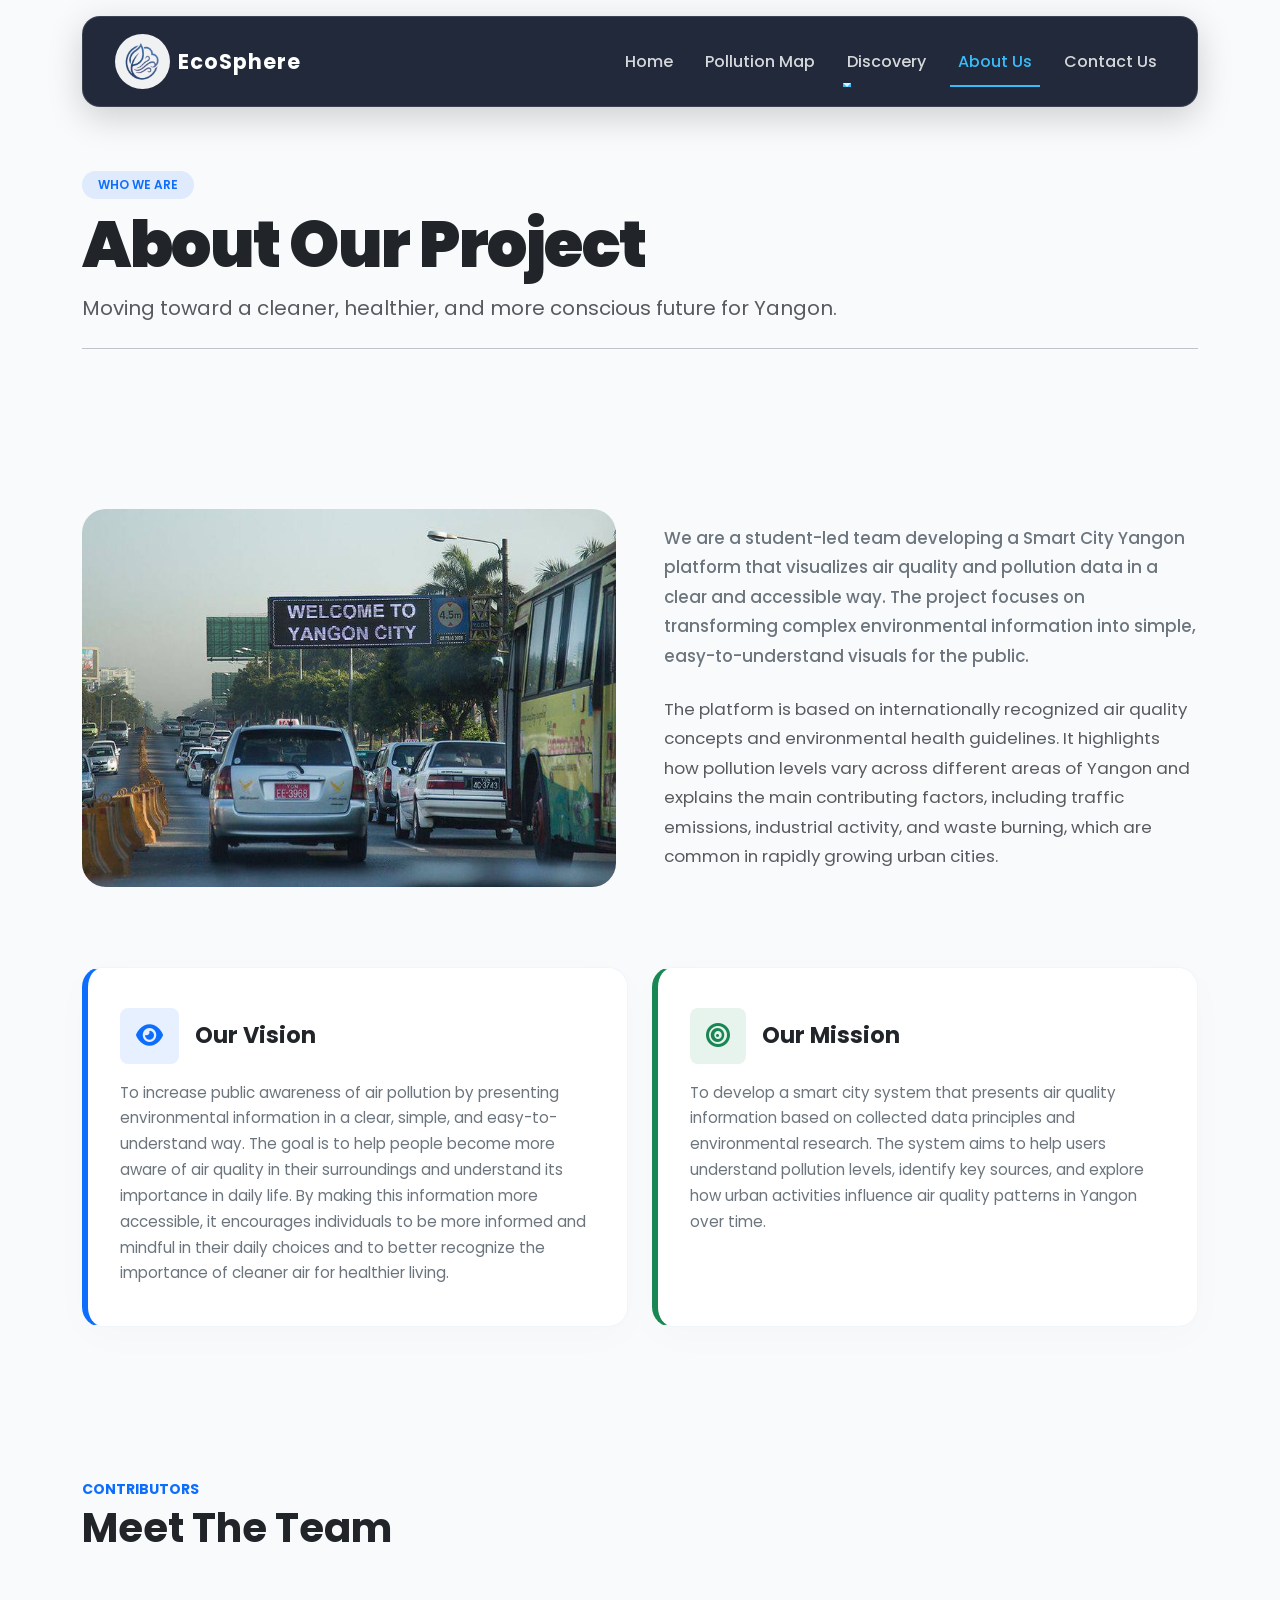
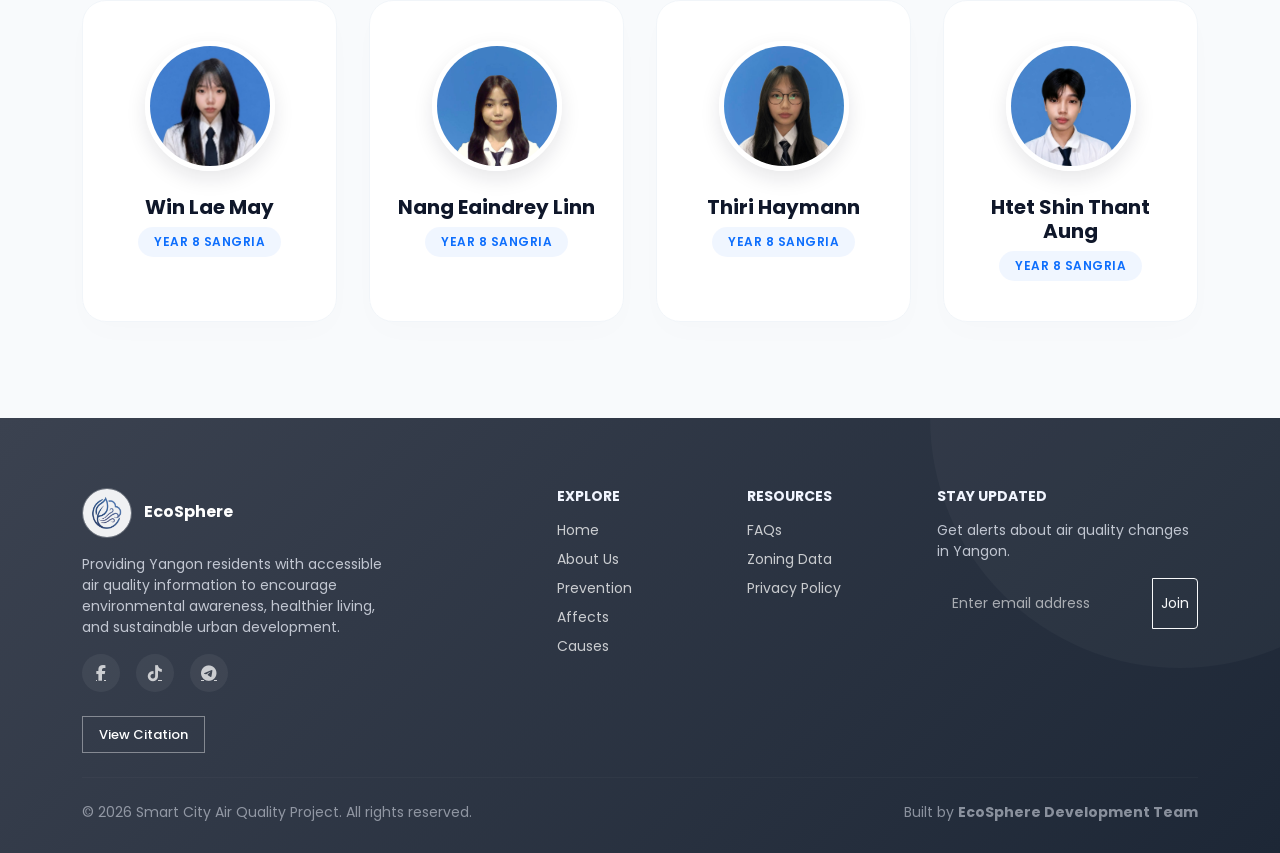
==== commit eab57c88: "Update vision statement for clarity and detail Revised the vision statement to enhance clarity and d" ====
--- a/about.html
+++ b/about.html
@@ -250,7 +250,7 @@
                     </div>
                     <h3 class="fw-bold mb-0 text-dark" style="font-size: 1.4rem;">Our Vision</h3>
                 </div>
-                <p class="text-secondary mb-0" style="font-size: 0.95rem; line-height: 1.7;">To raise awareness about air pollution by making environmental data simple, visual, and accessible so people can better understand the quality of the air they breathe.</p>
+                <p class="text-secondary mb-0" style="font-size: 0.95rem; line-height: 1.7;">To increase public awareness of air pollution by presenting environmental information in a clear, simple, and easy-to-understand way. The goal is to help people become more aware of air quality in their surroundings and understand its importance in daily life. By making this information more accessible, it encourages individuals to be more informed and mindful in their daily choices and to better recognize the importance of cleaner air for healthier living.</p>
             </div>
         </div>
  
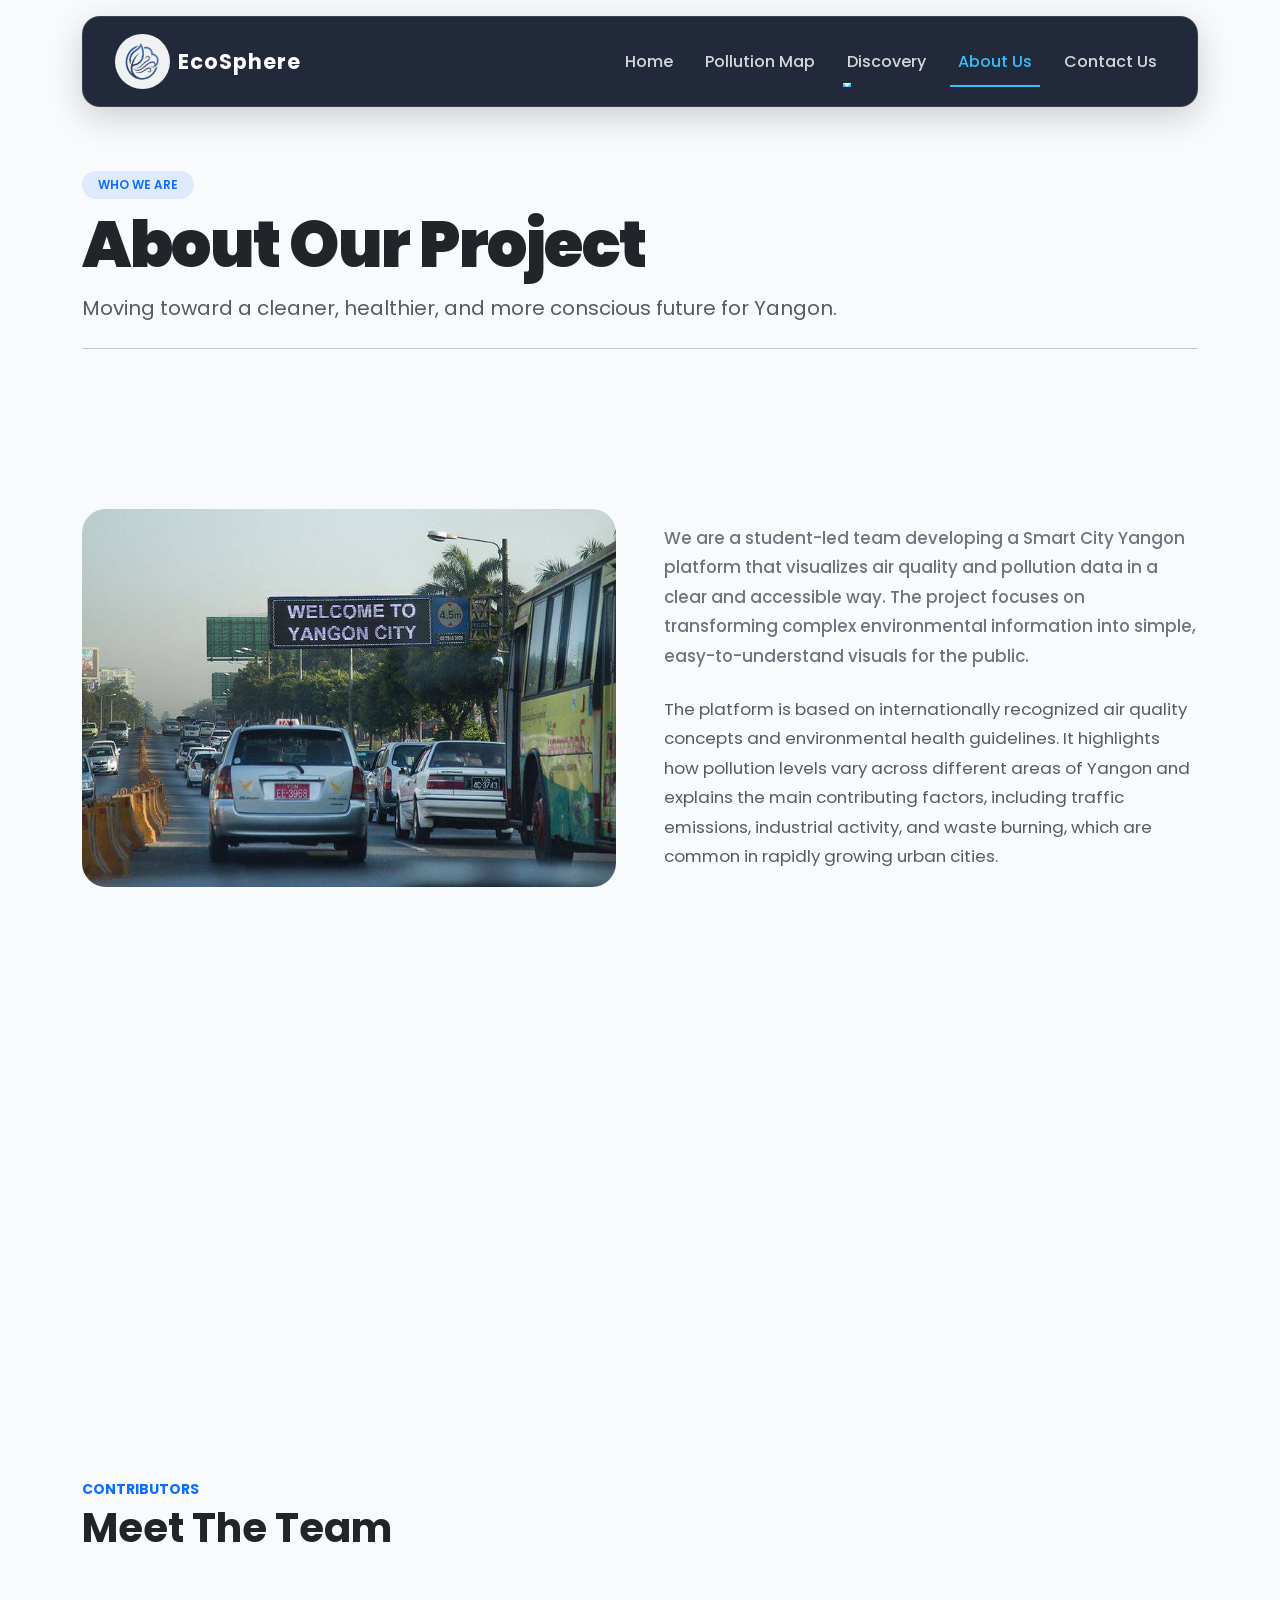
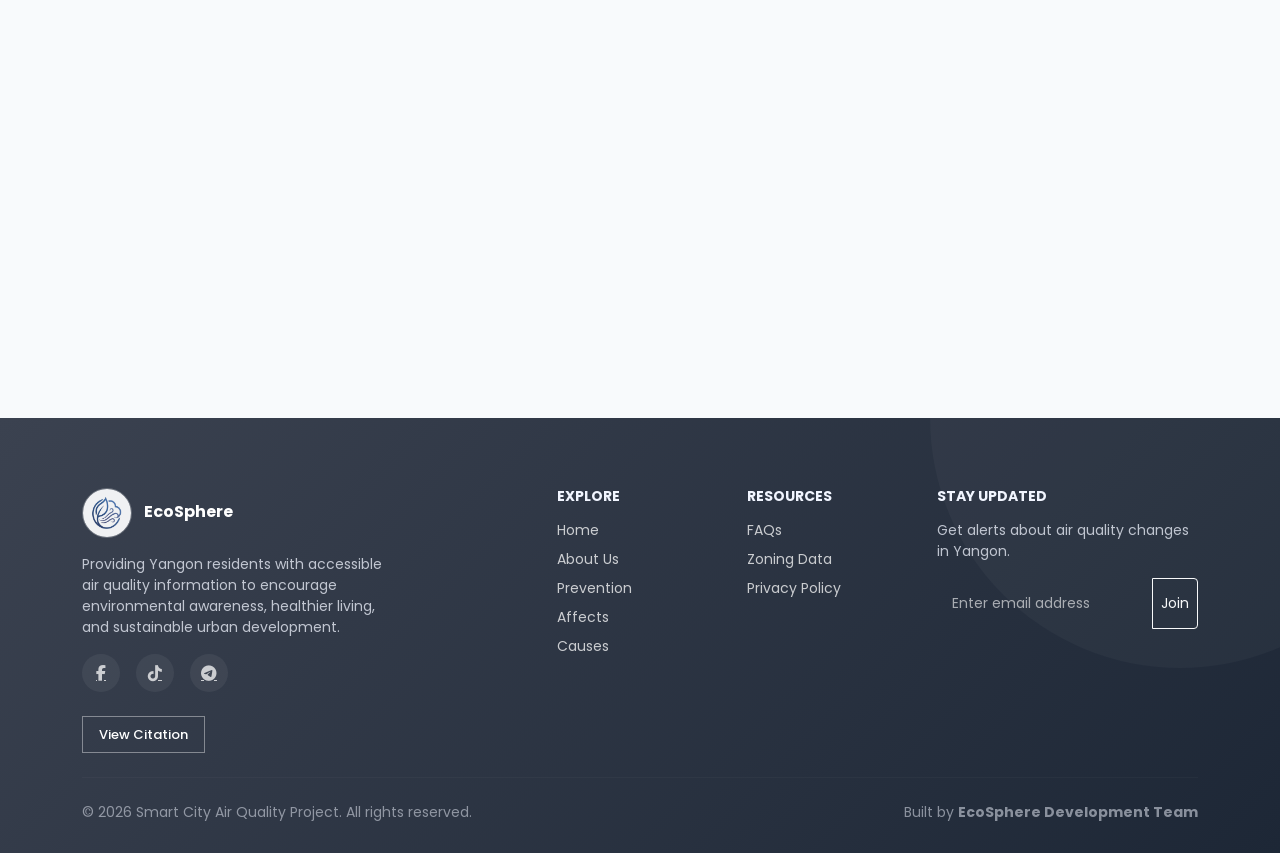
==== commit 6871e0e5: "Update about.html" ====
--- a/about.html
+++ b/about.html
@@ -287,7 +287,7 @@
       <div class="team-img-wrapper">
         <img src="media/nang.jpg" alt="Nang Eaindrey Linn">
       </div>
-      <h3>Nang Eaindrey Linn</h3>
+      <h3>Nang Eaindray Linn</h3>
       <span class="team-role">Year 8 Sangria</span>
     </div>
 
--- a/style.css
+++ b/style.css
@@ -389,7 +389,7 @@
 }
 
 .custom-footer a:hover {
-  color: #8fd19e !important;
+  color: #235eb6 !important;
   opacity: 1 !important;
   transform: translateX(3px);
 }
@@ -410,7 +410,7 @@
 }
 
 .footer-socials a:hover {
-  background: #198754;
+  background: #070c368f;
   color: white !important;
   transform: translateY(-3px);
 }
@@ -431,7 +431,7 @@
 .custom-footer input.form-control:focus {
   background: rgba(255,255,255,0.05);
   color: white !important;
-  border-color: #198754;
+  border-color: #112770;
   box-shadow: none;
 }
 
@@ -444,8 +444,8 @@
 }
 
 .custom-footer .btn-outline-light:hover {
-  background: #198754;
-  border-color: #198754;
+  background: #0321357a;
+  border-color: #061f3b;
   color: white;
 }
 
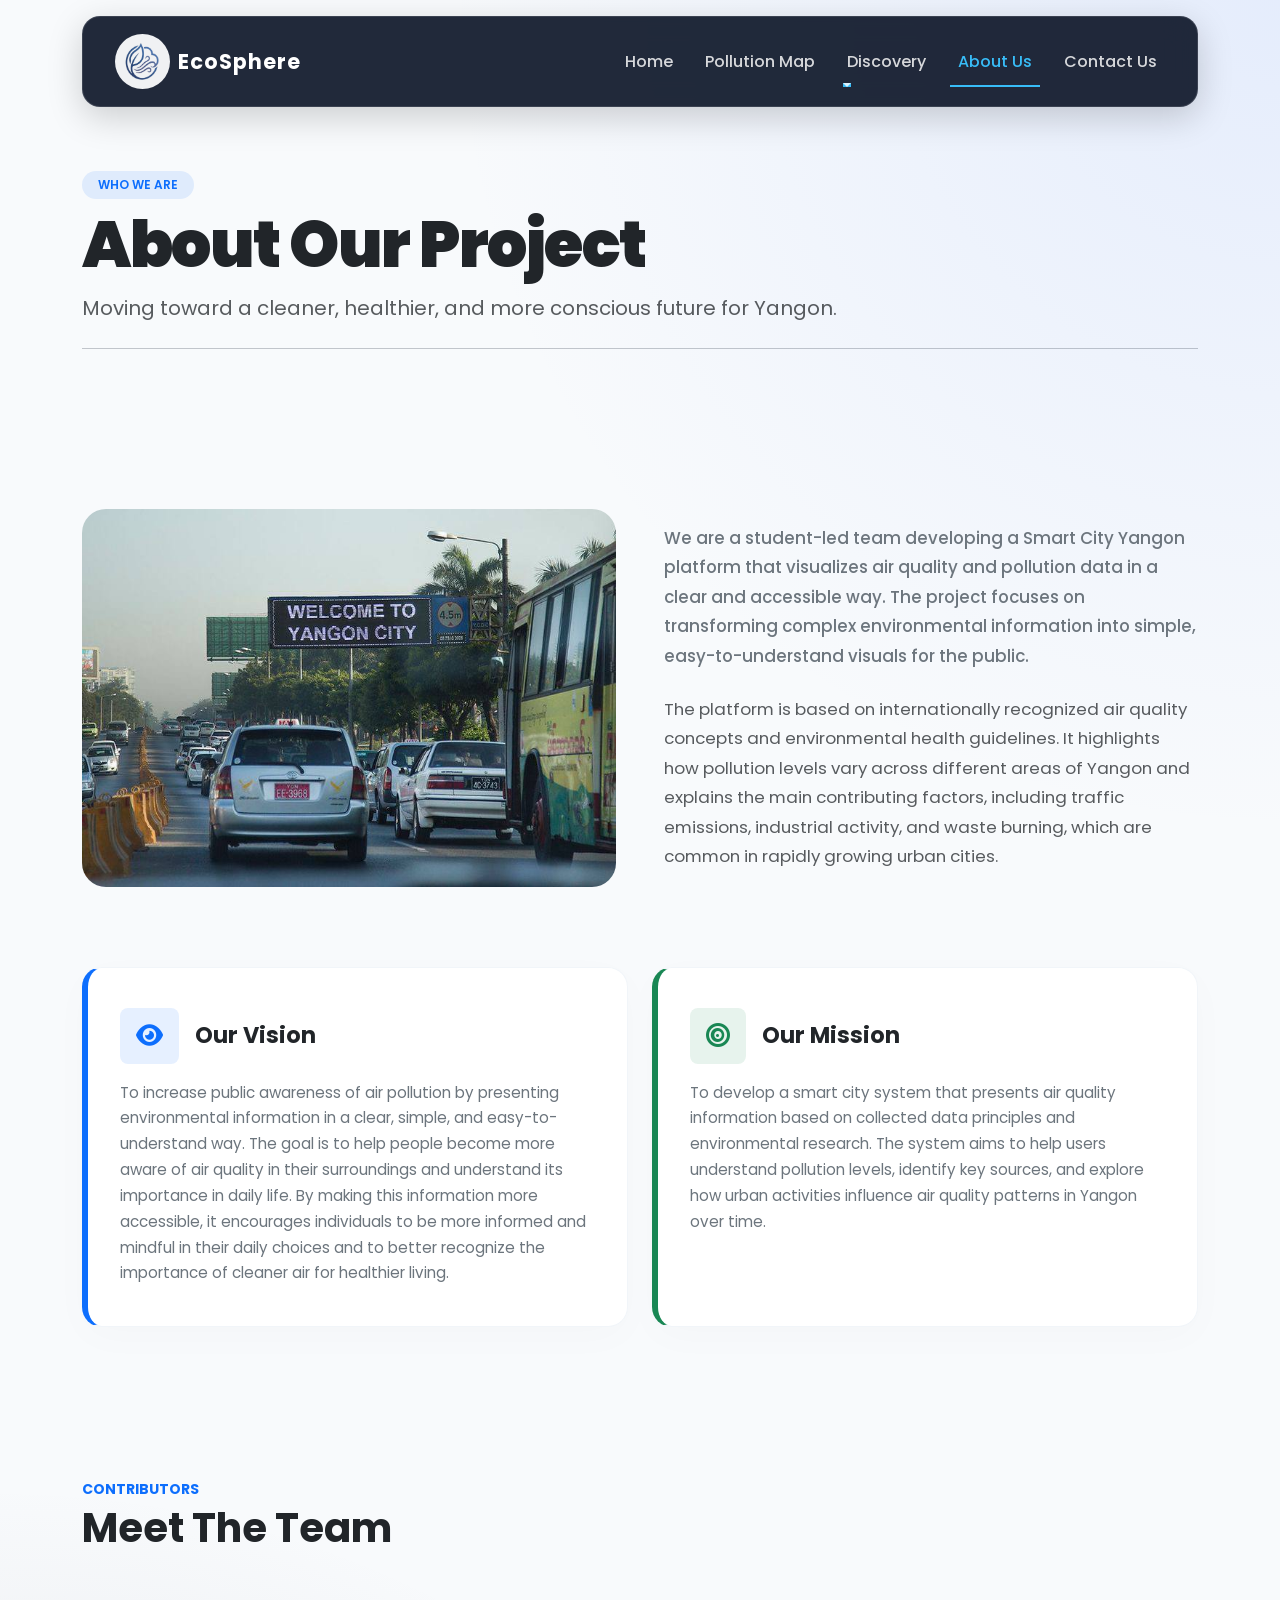
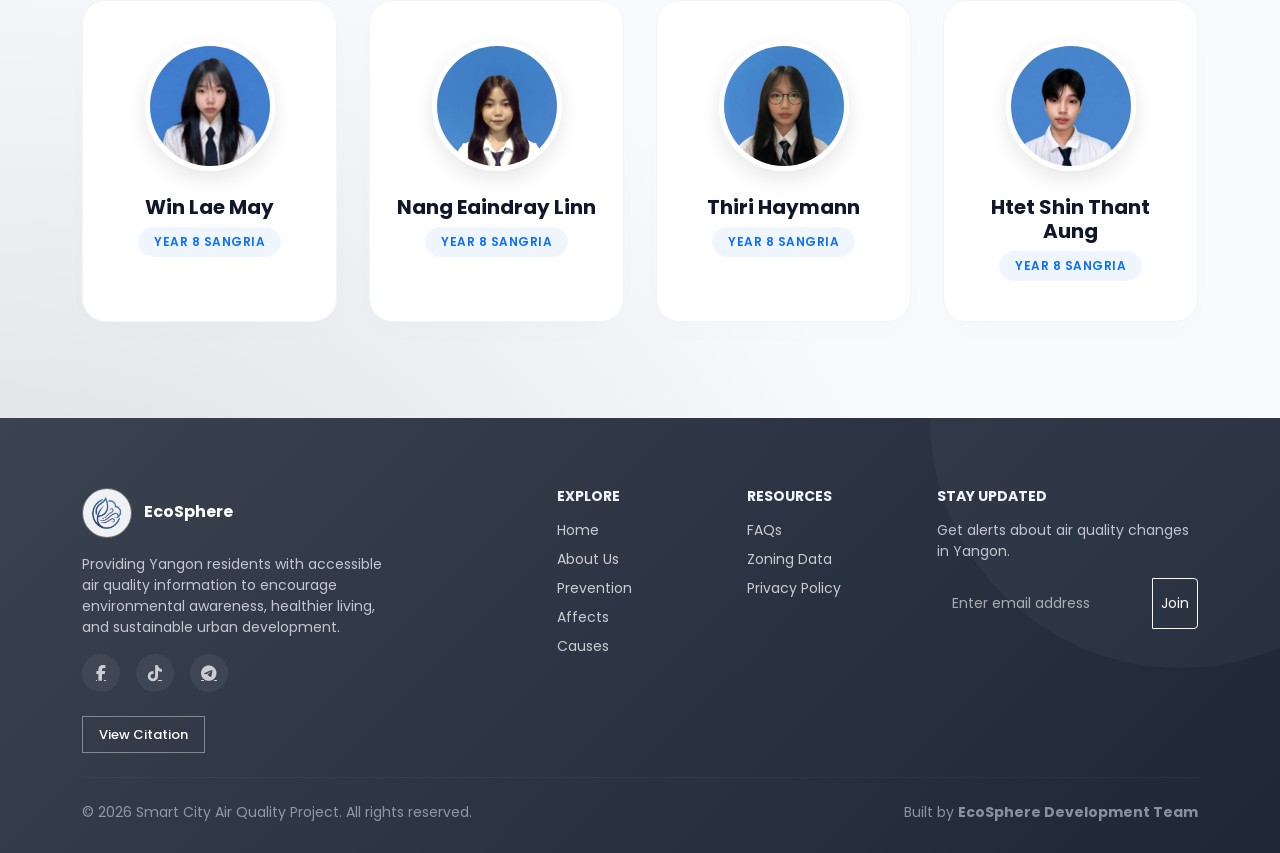
==== commit d578eba9: "Update about.html" ====
--- a/about.html
+++ b/about.html
@@ -14,7 +14,6 @@
     <style>
         body { font-family: 'Poppins', sans-serif; background-color: #f8fafc; color: #1e293b; overflow-x: hidden; }
         
-        /* --- PURE CSS CORE ANIMATIONS --- */
         @keyframes fadeInUp {
             from { opacity: 0; transform: translateY(30px); }
             to { opacity: 1; transform: translateY(0); }
@@ -28,7 +27,6 @@
             100% { box-shadow: 0 0 0 0 rgba(13, 110, 253, 0); }
         }
 
-        /* --- APPLICATION OF ENHANCED ANIMATIONS --- */
         .animate-fade-in {
             animation: fadeInUp 0.8s cubic-bezier(0.16, 1, 0.3, 1) both;
         }
@@ -36,14 +34,12 @@
         .delay-2 { animation-delay: 0.3s; }
         .delay-3 { animation-delay: 0.45s; }
 
-        /* --- PREMIUM IMAGE CONTAINER --- */
         .img-container-premium {
             position: relative;
             border-radius: 24px;
             overflow: hidden;
         }
 
-        /* --- PREMIUM VISION & MISSION INTERACTIVE CARDS --- */
         .aesthetic-card {
             background: #ffffff;
             border-radius: 20px !important;
@@ -73,7 +69,6 @@
         .aesthetic-card:hover::before { width: 100%; }
         .aesthetic-card * { position: relative; z-index: 1; }
 
-        /* --- PREMIUM INDIVIDUAL TEAM CHIPS --- */
         .team-grid {
             display: grid;
             grid-template-columns: repeat(auto-fit, minmax(240px, 1fr));
@@ -321,17 +316,15 @@
                     Providing Yangon residents with accessible air quality information to encourage environmental awareness, healthier living, and sustainable urban development.
                 </p>
                 <div class="footer-socials d-flex gap-3 justify-content-center justify-content-lg-start mt-3">
-                  <a href="https://www.facebook.com/share/181xZYCWML/?mibextid=wwXIfr" class="text-white opacity-75">
-<i class="fa-brands fa-facebook-f"></i>
-</a>
-
-<a href="https://www.tiktok.com/@greenwaveprojectpbl?_r=1&_t=ZS-96brNTNGCgf" class="text-white opacity-75">
-<i class="fa-brands fa-tiktok"></i>
-</a>
-
-<a href="https://web.telegram.org/k/" class="text-white opacity-75">
-<i class="fa-brands fa-telegram"></i>
-</a>
+                    <a href="https://www.facebook.com/share/181xZYCWML/?mibextid=wwXIfr" class="text-white opacity-75">
+                        <i class="fa-brands fa-facebook-f"></i>
+                    </a>
+                    <a href="https://www.tiktok.com/@greenwaveprojectpbl?_r=1&_t=ZS-96brNTNGCgf" class="text-white opacity-75">
+                        <i class="fa-brands fa-tiktok"></i>
+                    </a>
+                    <a href="https://web.telegram.org/k/" class="text-white opacity-75">
+                        <i class="fa-brands fa-telegram"></i>
+                    </a>
                 </div>
             </div>
 
@@ -373,7 +366,6 @@
         </div>
 
         <div class="citation-container my-4">
-         
             <a href="citation.html" target="_blank" class="btn-citation view-btn">
                 View Citation
             </a>
@@ -393,6 +385,5 @@
 </footer>
 
 <script src="https://cdn.jsdelivr.net/npm/bootstrap@5.3.3/dist/js/bootstrap.bundle.min.js"></script>
- 
 </body>
 </html>
--- a/style.css
+++ b/style.css
@@ -1,595 +1,632 @@
-*{
-    margin:0;
-    padding:0;
-    box-sizing:border-box;
-}
-
-html{
-    scroll-behavior:smooth;
-}
-
-body{
-    background:
-    radial-gradient(circle at top right, rgba(82,120,255,0.12), transparent 30%),
-    radial-gradient(circle at bottom left, rgba(77,255,160,0.08), transparent 30%),
-    #dfe9f3;
-
-    font-family:'Poppins',sans-serif;
-    color:#1A1A1A;
-    overflow-x:hidden;
-    position:relative;
-}
-
-body::before{
-    content:'';
-    position:fixed;
-    inset:0;
-    background:url('https://www.transparenttextures.com/patterns/foggy-birds.png');
-    opacity:0.12;
-    pointer-events:none;
-    z-index:-1;
-}
-
-section{
-    padding:80px 0;
-}
-
-
-.rounded-logo{
-    width:60px;
-    height:60px;
-    border-radius:50%;
-    object-fit:cover;
-}
-
-.custom-nav{
-    background:rgba(42,48,60,0.78);
-    backdrop-filter:blur(18px);
-    border-radius:20px;
-    padding:12px 24px;
-    border:1px solid rgba(255,255,255,0.08);
-
-    position:sticky;
-    top:15px;
-    z-index:999;
-
-    box-shadow:0 10px 40px rgba(0,0,0,0.12);
-}
-
-.custom-nav .nav-link{
-    color:#f1f5ff;
-    font-weight:500;
-    transition:0.3s;
-}
-
-.custom-nav .nav-link:hover{
-    color:#9cc9ff;
-}
-
-.custom-nav .nav-link.active{
-    color:white;
-}
-
-.navbar-toggler{
-    background:white;
-    border-radius:10px;
-    padding:8px 12px;
-}
-
-.offcanvas{
-    background:#232b36;
-    color:white;
-}
-
-.dropdown-menu{
-    background:rgba(6, 7, 49, 0.685);
-    border:none;
-    border-radius:18px;
-    padding:10px;
-    box-shadow:0 15px 40px rgb(3, 18, 49);
-}
-
-.dropdown-item{
-    border-radius:12px;
-    padding:10px 15px;
-    transition:0.3s;
-}
-
-.dropdown-item:hover{
-    background:darkblue;
-}
-
-
-.hero-split{
-    min-height:90vh;
-    display:flex;
-    align-items:center;
-}
-
-.hero-content-area h1{
-    font-size:4.5rem;
-    line-height:1.1;
-    color:#1d2736;
-}
-
-.hero-content-area .lead{
-    font-size:1.1rem;
-}
-
-.hero-image-wrapper{
-    position:relative;
-}
-
-.hero-image-wrapper::before{
-    content:'';
-    position:absolute;
-    inset:-20px;
-    background:linear-gradient(135deg,#0d3664,#5B5E73);
-    border-radius:40px;
-    filter:blur(50px);
-    opacity:0.25;
-    z-index:-1;
-}
-
-.thiri{
-    border-radius:35px;
-    box-shadow:0 25px 60px rgba(0,0,0,0.18);
-    transition:0.5s ease;
-}
-
-.thiri:hover{
-    transform:translateY(-8px) scale(1.02);
-}
-
-.hero-icons i{
-    background:white;
-    padding:15px;
-    border-radius:50%;
-    font-size:1.3rem;
-    box-shadow:0 10px 25px rgba(0,0,0,0.08);
-    transition:0.3s;
-}
-
-.hero-icons i:hover{
-    transform:translateY(-8px);
-    color:#0d3664;
-}
-
+* {
+    margin: 0;
+    padding: 0;
+    box-sizing: border-box;
+}
+
+html {
+    scroll-behavior: smooth;
+}
+
+body {
+    background: radial-gradient(circle at top right, rgba(120,160,255,0.15), transparent 30%),
+                radial-gradient(circle at bottom left, rgba(70,70,90,0.2), transparent 35%),
+                #dfe9f3;
+    font-family: 'Poppins', sans-serif;
+    color: #1A1A1A;
+    overflow-x: hidden;
+    position: relative;
+}
+
+body::before {
+    content: '';
+    position: fixed;
+    inset: 0;
+    background: url('https://www.transparenttextures.com/patterns/foggy-birds.png');
+    opacity: 0.12;
+    pointer-events: none;
+    z-index: -1;
+}
+
+section {
+    padding: 80px 0;
+}
+
+.nav-wrapper {
+    position: sticky;
+    top: 15px;
+    z-index: 1050;
+}
+
+.custom-nav {
+    background: rgba(15, 23, 42, 0.92);
+    backdrop-filter: blur(14px);
+    -webkit-backdrop-filter: blur(14px);
+    border-radius: 18px;
+    padding: 12px 20px;
+    border: 1px solid rgba(255,255,255,0.12);
+    box-shadow: 0 10px 35px rgba(0,0,0,0.18);
+    transition: 0.3s ease;
+    position: sticky;
+    top: 15px;
+    z-index: 999;
+}
+
+.custom-nav.nav-scrolled {
+    top: 0;
+    border-radius: 0 0 18px 18px;
+    padding: 8px 18px;
+    background: rgba(15, 23, 42, 0.98);
+    box-shadow: 0 15px 45px rgba(0,0,0,0.28);
+}
+
+.rounded-logo {
+    width: 55px;
+    height: 55px;
+    object-fit: cover;
+    border-radius: 50%;
+}
+
+.brand-name {
+    color: white;
+    font-size: 1.3rem;
+    font-weight: 700;
+    letter-spacing: 1px;
+}
+
+.custom-nav .nav-link {
+    color: rgba(255,255,255,0.82) !important;
+    font-weight: 500;
+    position: relative;
+    transition: 0.3s ease;
+}
+
+.custom-nav .nav-link:hover,
+.custom-nav .nav-link.active {
+    color: #38bdf8 !important;
+}
+
+.custom-nav .nav-link::after {
+    content: "";
+    position: absolute;
+    left: 0;
+    bottom: -5px;
+    width: 0;
+    height: 2px;
+    background: #38bdf8;
+    transition: 0.3s ease;
+}
+
+.custom-nav .nav-link:hover::after,
+.custom-nav .nav-link.active::after {
+    width: 100%;
+}
+
+.navbar-toggler {
+    background: rgba(255,255,255,0.95);
+    border-radius: 10px;
+    padding: 8px 12px;
+}
+
+.custom-nav .dropdown-menu {
+    background: #1e293b;
+    border: none;
+    border-radius: 15px;
+    padding: 10px;
+    margin-top: 12px;
+    box-shadow: 0 15px 35px rgba(0,0,0,0.25);
+}
+
+.custom-nav .dropdown-item {
+    color: rgba(255,255,255,0.82);
+    border-radius: 10px;
+    padding: 10px 14px;
+    transition: 0.3s;
+}
+
+.custom-nav .dropdown-item:hover {
+    background: #38bdf8;
+    color: white;
+}
+
+.offcanvas {
+    background: linear-gradient(180deg,#13122e,#13122e);
+    border-left: 1px solid rgba(255,255,255,0.08);
+    width: 320px !important;
+    color: white;
+    z-index: 2000 !important;
+}
+
+.offcanvas-backdrop {
+    z-index: 1999 !important;
+}
+
+.offcanvas-header {
+    padding: 24px;
+    border-bottom: 1px solid rgba(255,255,255,0.08);
+}
+
+.offcanvas-body {
+    padding: 24px;
+}
+
+.offcanvas .nav-link {
+    color: rgba(255,255,255,0.82);
+    font-weight: 500;
+    padding: 12px 0;
+    transition: 0.3s ease;
+}
+
+.offcanvas .nav-link:hover {
+    color: #092164;
+    transform: translateX(5px);
+}
+
+.offcanvas .dropdown-menu {
+    position: static !important;
+    transform: none !important;
+    display: none;
+    background: transparent;
+    padding-left: 14px;
+}
+
+.offcanvas .dropdown-menu.show {
+    display: block;
+}
+
+.offcanvas .dropdown-item {
+    padding: 10px 0;
+    transition: 0.3s ease;
+}
+
+.offcanvas .dropdown-item:hover {
+    color: white !important;
+    background: transparent;
+    transform: translateX(4px);
+}
+
+.mobile-menu-card {
+    margin-top: 30px;
+    padding: 24px;
+    border-radius: 24px;
+    background: rgba(255,255,255,0.06);
+    backdrop-filter: blur(14px);
+    border: 1px solid rgba(255,255,255,0.08);
+}
+
+.mobile-menu-card h6 {
+    font-weight: 700;
+    margin-bottom: 12px;
+}
+
+.mobile-menu-card p {
+    color: rgba(255,255,255,0.7);
+    line-height: 1.7;
+    font-size: 14px;
+    margin-bottom: 18px;
+}
+
+.hero-split {
+    min-height: 90vh;
+    display: flex;
+    align-items: center;
+}
+
+.hero-content-area h1 {
+    font-size: 4.5rem;
+    line-height: 1.1;
+    color: #1d2736;
+}
+
+.hero-content-area .lead {
+    font-size: 1.1rem;
+}
+
+.hero-image-wrapper {
+    position: relative;
+}
+
+.hero-image-wrapper::before {
+    content: '';
+    position: absolute;
+    inset: -20px;
+    background: linear-gradient(135deg,#0d3664,#5B5E73);
+    border-radius: 40px;
+    filter: blur(50px);
+    opacity: 0.25;
+    z-index: -1;
+}
+
+.thiri {
+    border-radius: 35px;
+    box-shadow: 0 25px 60px rgba(0,0,0,0.18);
+    transition: 0.5s ease;
+}
+
+.thiri:hover {
+    transform: translateY(-8px) scale(1.02);
+}
+
+.hero-icons i {
+    background: white;
+    padding: 15px;
+    border-radius: 50%;
+    font-size: 1.3rem;
+    box-shadow: 0 10px 25px rgba(0,0,0,0.08);
+    transition: 0.3s;
+}
+
+.hero-icons i:hover {
+    transform: translateY(-8px);
+    color: #0d3664;
+}
 
 .btn-dark-green,
-.btn-green{
-    background:linear-gradient(135deg,#0d3664,#1759a3);
-    color:white;
-    border:none;
-    border-radius:50px;
-    padding:13px 35px;
-    font-weight:600;
-    transition:0.3s;
+.btn-green {
+    background: linear-gradient(135deg,#0d3664,#1759a3);
+    color: white;
+    border: none;
+    border-radius: 50px;
+    padding: 13px 35px;
+    font-weight: 600;
+    transition: 0.3s;
 }
 
 .btn-dark-green:hover,
-.btn-green:hover{
-    transform:translateY(-4px);
-    box-shadow:0 12px 25px rgba(13,54,100,0.3);
-    color:white;
-}
-
+.btn-green:hover {
+    transform: translateY(-4px);
+    box-shadow: 0 12px 25px rgba(13,54,100,0.3);
+    color: white;
+}
 
 .inspo-card,
 .aesthetic-card,
 .custom-card,
-.measure-card{
-    background:rgba(255,255,255,0.78);
-    backdrop-filter:blur(15px);
-    border-radius:30px;
-    overflow:hidden;
-    transition:0.4s ease;
-    height:100%;
-    border:1px solid rgba(255,255,255,0.2);
+.measure-card,
+.solution-card {
+    background: rgba(255,255,255,0.78);
+    backdrop-filter: blur(15px);
+    border-radius: 30px;
+    overflow: hidden;
+    transition: 0.4s ease;
+    height: 100%;
+    border: 1px solid rgba(255,255,255,0.2);
 }
 
 .inspo-card:hover,
 .aesthetic-card:hover,
 .custom-card:hover,
-.measure-card:hover{
-    transform:translateY(-10px);
-    box-shadow:0 20px 50px rgba(0,0,0,0.12);
+.measure-card:hover,
+.solution-card:hover {
+    transform: translateY(-10px);
+    box-shadow: 0 20px 50px rgba(0,0,0,0.12);
 }
 
 .inspo-card img,
 .card-img-top,
-.measure-card img{
-    width:100%;
-    height:260px;
-    object-fit:cover;
-}
-
-
-.card-img-container{
-    overflow:hidden;
-    height:240px;
-    position:relative;
-}
-
-.card-img-container img{
-    width:100%;
-    height:100%;
-    object-fit:cover;
-    transition:0.5s;
-}
-
-.card-hover-effect:hover img{
-    transform:scale(1.08);
-}
-
-.card-badge{
-    position:absolute;
-    top:15px;
-    left:15px;
-    background:#0d3664;
-    color:white;
-    padding:7px 16px;
-    border-radius:50px;
-    font-size:0.8rem;
-}
-
-.theme-card-featured{
-    background:linear-gradient(135deg,#3f4655,#0d3664);
-    color:white;
-    border-radius:35px;
-}
-
-.feature-icon-box{
-    width:90px;
-    height:90px;
-    border-radius:50%;
-    background:rgba(255,255,255,0.1);
-    display:flex;
-    align-items:center;
-    justify-content:center;
-    backdrop-filter:blur(10px);
-}
-
-
-.team-section{
-
-    background-size:cover;
-    background-position:center;
-    border-radius:40px;
-    margin:40px;
-}
-
-.team-split-wrapper{
-    display:grid;
-    grid-template-columns:1fr 1fr;
-    gap:30px;
-}
-
-.team-pair{
-    padding:40px 20px;
-    border-radius:35px;
-}
-
-.pair-grey{
-    background:rgba(255,255,255,0.08);
-}
-
-.pair-blue{
-    background:rgba(13,54,100,0.35);
-}
-
-.team-member{
-    transition:0.3s;
-}
-
-.team-member:hover{
-    transform:translateY(-10px);
-}
-
-
-
-.member-img{
-    width:180px;
-    height:180px;
-    border-radius:50%;
-    object-fit:cover;
-    margin-bottom:20px;
-    border:5px solid rgba(255,255,255,0.2);
-    box-shadow:0 15px 30px rgba(0,0,0,0.25);
-}
-
-
-.hero{
-    text-align:center;
-    padding:130px 20px;
-    background-size:cover;
-    background-position:center;
-    color:rgb(0, 0, 0);
-}
-
-.hero h1{
-    font-size:4rem;
-    font-weight:700;
-}
-
-.contact-box{
-    margin-top:-90px;
-}
-
-.contact-box .container{
-    background:rgba(255,255,255,0.85);
-    backdrop-filter:blur(18px);
-    padding:50px;
-    border-radius:40px;
-    box-shadow:0 20px 50px rgba(0,0,0,0.1);
-}
-
-.form-control{
-    border:none;
-    border-radius:18px;
-    padding:15px;
-    background:#f5f7fb;
-}
-
-.form-control:focus{
-    box-shadow:0 0 0 3px rgba(13,54,100,0.12);
+.measure-card img {
+    width: 100%;
+    height: 260px;
+    object-fit: cover;
+}
+
+.card-img-container {
+    overflow: hidden;
+    height: 240px;
+    position: relative;
+}
+
+.card-img-container img {
+    width: 100%;
+    height: 100%;
+    object-fit: cover;
+    transition: 0.5s;
+}
+
+.card-hover-effect:hover img {
+    transform: scale(1.08);
+}
+
+.card-badge {
+    position: absolute;
+    top: 15px;
+    left: 15px;
+    background: #0d3664;
+    color: white;
+    padding: 7px 16px;
+    border-radius: 50px;
+    font-size: 0.8rem;
+}
+
+.theme-card-featured {
+    background: linear-gradient(135deg,#3f4655,#0d3664);
+    color: white;
+    border-radius: 35px;
+}
+
+.feature-icon-box {
+    width: 90px;
+    height: 90px;
+    border-radius: 50%;
+    background: rgba(255,255,255,0.1);
+    display: flex;
+    align-items: center;
+    justify-content: center;
+    backdrop-filter: blur(10px);
+}
+
+.team-section {
+    padding: 100px 8%;
+    background: radial-gradient(circle at top left, rgba(123,92,255,0.15), transparent 35%),
+                linear-gradient(135deg,#f8f9ff,#eef2ff);
+    border-radius: 40px;
+    margin: 40px;
+}
+
+.team-header {
+    text-align: center;
+    margin-bottom: 60px;
+}
+
+.team-label {
+    display: inline-block;
+    padding: 8px 18px;
+    border-radius: 999px;
+    background: #e9e7ff;
+    color: #6c4dff;
+    font-weight: 700;
+    font-size: 14px;
+    margin-bottom: 18px;
+}
+
+.team-header h2 {
+    font-size: clamp(2rem,5vw,4rem);
+    color: #151515;
+    font-weight: 800;
+}
+
+.team-grid {
+    display: grid;
+    grid-template-columns: repeat(auto-fit,minmax(250px,1fr));
+    gap: 30px;
+}
+
+.team-card {
+    position: relative;
+    overflow: hidden;
+    border-radius: 30px;
+    padding: 35px 25px;
+    text-align: center;
+    background: rgba(255,255,255,0.75);
+    backdrop-filter: blur(18px);
+    border: 1px solid rgba(255,255,255,0.7);
+    box-shadow: 0 15px 50px rgba(0,0,0,0.08);
+    transition: 0.4s ease;
+}
+
+.team-card:hover {
+    transform: translateY(-10px) scale(1.02);
+    box-shadow: 0 25px 60px rgba(91,108,255,0.18);
+}
+
+.team-card::before {
+    content: "";
+    position: absolute;
+    inset: 0;
+    background: linear-gradient(135deg, rgba(108,77,255,0.18), transparent 60%);
+    opacity: 0;
+    transition: 0.4s ease;
+}
+
+.team-card:hover::before {
+    opacity: 1;
+}
+
+.team-img {
+    width: 150px;
+    height: 150px;
+    margin: 0 auto 25px;
+    padding: 5px;
+    border-radius: 50%;
+    background: linear-gradient(135deg,#140955,#110957);
+    position: relative;
+    z-index: 2;
+}
+
+.team-img img {
+    width: 100%;
+    height: 100%;
+    object-fit: cover;
+    border-radius: 50%;
+    border: 5px solid white;
+}
+
+.team-card h3 {
+    position: relative;
+    z-index: 2;
+    color: #222;
+    font-size: 1.2rem;
+    font-weight: 700;
+}
+
+.team-split-wrapper {
+    display: grid;
+    grid-template-columns: 1fr 1fr;
+    gap: 30px;
+}
+
+.team-pair {
+    padding: 40px 20px;
+    border-radius: 35px;
+}
+
+.pair-grey {
+    background: rgba(255,255,255,0.08);
+}
+
+.pair-blue {
+    background: rgba(13,54,100,0.35);
+}
+
+.team-member {
+    transition: 0.3s;
+}
+
+.team-member:hover {
+    transform: translateY(-10px);
+}
+
+.member-img {
+    width: 180px;
+    height: 180px;
+    border-radius: 50%;
+    object-fit: cover;
+    margin-bottom: 20px;
+    border: 5px solid rgba(255,255,255,0.2);
+    box-shadow: 0 15px 30px rgba(0,0,0,0.25);
+}
+
+.hero {
+    text-align: center;
+    padding: 130px 20px;
+    background-size: cover;
+    background-position: center;
+    color: rgb(0, 0, 0);
+}
+
+.hero h1 {
+    font-size: 4rem;
+    font-weight: 700;
+}
+
+.contact-box {
+    margin-top: -90px;
+}
+
+.contact-box .container {
+    background: rgba(255,255,255,0.85);
+    backdrop-filter: blur(18px);
+    padding: 50px;
+    border-radius: 40px;
+    box-shadow: 0 20px 50px rgba(0,0,0,0.1);
+}
+
+.form-control {
+    border: none;
+    border-radius: 18px;
+    padding: 15px;
+    background: #f5f7fb;
+}
+
+.form-control:focus {
+    box-shadow: 0 0 0 3px rgba(13,54,100,0.12);
 }
 
 .newsletter,
-.info-card{
-    background:#1f2734;
-    color:white;
-    border-radius:30px;
-    padding:30px;
-    height:100%;
-}
-
-
-.modal-content{
-    border:none;
-    backdrop-filter:blur(15px);
-    background:rgba(255,255,255,0.9);
-}
-
-
-.custom-footer{
-    background:linear-gradient(135deg,#3b4250,#1d2736);
-    color:#f1f5ff;
-    padding:70px 0 30px;
-    position:relative;
-    overflow:hidden;
-}
-
-.custom-footer::before{
-    content:'';
-    position:absolute;
-    width:500px;
-    height:500px;
-    background:rgba(255,255,255,0.03);
-    border-radius:50%;
-    top:-250px;
-    right:-150px;
-}
-
-.custom-footer a{
-    transition:0.3s;
-}
-
-.custom-footer a:hover{
-    opacity:1 ;
-    color:#9cc9ff;
-}
-
-/* =========================
-   FOOTER LINK HOVER
-========================= */
-
-.custom-footer a {
-  transition: all 0.3s ease;
-}
-
-.custom-footer a:hover {
-  color: #235eb6 !important;
-  opacity: 1 !important;
-  transform: translateX(3px);
-}
-
-/* =========================
-   SOCIAL ICON HOVER
-========================= */
-
-.footer-socials a {
-  width: 38px;
-  height: 38px;
-  border-radius: 50%;
-  display: flex;
-  align-items: center;
-  justify-content: center;
-  background: rgba(255,255,255,0.08);
-  transition: 0.3s ease;
-}
-
-.footer-socials a:hover {
-  background: #070c368f;
-  color: white !important;
-  transform: translateY(-3px);
-}
-
-/* =========================
-   EMAIL INPUT STYLING
-========================= */
-
-.custom-footer input.form-control {
-  color: white !important;
-  background: transparent;
-}
-
-.custom-footer input.form-control::placeholder {
-  color: rgba(255,255,255,0.6);
-}
-
-.custom-footer input.form-control:focus {
-  background: rgba(255,255,255,0.05);
-  color: white !important;
-  border-color: #112770;
-  box-shadow: none;
-}
-
-/* =========================
-   JOIN BUTTON HOVER
-========================= */
-
-.custom-footer .btn-outline-light {
-  transition: 0.3s ease;
-}
-
-.custom-footer .btn-outline-light:hover {
-  background: #0321357a;
-  border-color: #061f3b;
-  color: white;
-}
-
-.accordion-button{
-    box-shadow:none ;
-}
-
-.accordion-button:not(.collapsed){
-    background:#0d3664;
-    color:rgb(15, 12, 165);
-}
-
-
-.tracking-widest{
-    letter-spacing:4px;
-    font-size:0.8rem;
-    text-transform:uppercase;
-}
-
-
-@media(max-width:991px){
-
-    .hero-content-area h1{
-        font-size:3rem;
-    }
-
-    .team-split-wrapper{
-        grid-template-columns:1fr;
-    }
-
-    .hero h1{
-        font-size:2.8rem;
-    }
-
-    .team-section{
-        margin:15px;
-    }
-
-    .contact-box .container{
-        padding:30px;
-    }
-}
-
-@media(max-width:768px){
-
-    section{
-        padding:60px 0;
-    }
-
-    .hero{
-        padding:100px 20px;
-    }
-
-    .member-img{
-        width:140px;
-        height:140px;
-    }
-
-    .thiri{
-        margin-top:30px;
-    }
-}
-
-.custom-nav {
-    position: sticky;
-    top: 15px;
-    z-index: 999;
-    backdrop-filter: blur(14px);
-}
-
-.nav-link {
-    position: relative;
-}
-
-.nav-link::after {
+.info-card {
+    background: #1f2734;
+    color: white;
+    border-radius: 30px;
+    padding: 30px;
+    height: 100%;
+}
+
+.custom-footer {
+    background: linear-gradient(135deg,#3b4250,#1d2736);
+    color: #f1f5ff;
+    padding: 70px 0 30px;
+    position: relative;
+    overflow: hidden;
+}
+
+.custom-footer::before {
     content: '';
     position: absolute;
-    left: 0;
-    bottom: -4px;
-    width: 0%;
-    height: 2px;
-    background: #9ad0ff;
-    transition: 0.3s;
-}
-
-.nav-link:hover::after,
-.nav-link.active::after {
-    width: 100%;
-}
-
-body {
-    background:
-    radial-gradient(circle at top right, rgba(120,160,255,0.15), transparent 30%),
-    radial-gradient(circle at bottom left, rgba(70,70,90,0.2), transparent 35%),
-    #dfe9f3;
-}
-/* --- OFFCANVAS FIXES --- */
-
-
-.offcanvas {
-    background-color: #232b36 !important; 
+    width: 500px;
+    height: 500px;
+    background: rgba(255,255,255,0.03);
+    border-radius: 50%;
+    top: -250px;
+    right: -150px;
+}
+
+.custom-footer a {
+    transition: all 0.3s ease;
+}
+
+.custom-footer a:hover {
+    color: #235eb6 !important;
+    opacity: 1 !important;
+    transform: translateX(3px);
+}
+
+.footer-socials a {
+    width: 38px;
+    height: 38px;
+    border-radius: 50%;
+    display: flex;
+    align-items: center;
+    justify-content: center;
+    background: rgba(255,255,255,0.08);
+    transition: 0.3s ease;
+}
+
+.footer-socials a:hover {
+    background: #070c368f;
     color: white !important;
-    width: 300px !important;
-    top: 0 !important;
-    height: 100vh !important;
-}
-
-/* Ensure the 'Menu' title and links show up correctly */
-.offcanvas-header {
-    border-bottom: 1px solid rgba(255,255,255,0.1);
-    padding: 20px;
-}
-
-.offcanvas-body .navbar-nav {
-    flex-direction: column !important;
-    align-items: flex-start !important; 
-    gap: 15px;
-}
-
-.offcanvas-body .nav-link {
+    transform: translateY(-3px);
+}
+
+.custom-footer input.form-control {
     color: white !important;
-    width: 100%;
-    padding: 10px 0 !important;
-    border-bottom: 1px solid rgba(255,255,255,0.05);
-}
-
-@media (max-width: 991px) {
-    .nav-link::after {
-        display: none !important;
-    }
-}
-
-/* Helper extensions for the enlarged title section */
+    background: transparent;
+}
+
+.custom-footer input.form-control::placeholder {
+    color: rgba(255,255,255,0.6);
+}
+
+.custom-footer input.form-control:focus {
+    background: rgba(255,255,255,0.05);
+    color: white !important;
+    border-color: #112770;
+    box-shadow: none;
+}
+
+.custom-footer .btn-outline-light {
+    transition: 0.3s ease;
+}
+
+.custom-footer .btn-outline-light:hover {
+    background: #0321357a;
+    border-color: #061f3b;
+    color: white;
+}
+
+.accordion-button {
+    box-shadow: none;
+}
+
+.accordion-button:not(.collapsed) {
+    background: #0d3664;
+    color: rgb(15, 12, 165);
+}
+
+.tracking-widest {
+    letter-spacing: 0.15em;
+    font-size: 0.7rem;
+    text-transform: uppercase;
+}
+
 .fw-extrabold {
     font-weight: 900 !important;
 }
 
 .letter-spacing-tight {
-    letter-spacing: -0.03em; /* Snaps the bold headings closer together for a premium layout look */
-}
-
-/* Keeps your previous timeline/image rules completely intact below */
+    letter-spacing: -0.03em;
+}
+
 .fw-black { font-weight: 800 !important; }
-.tracking-widest { letter-spacing: 0.15em; font-size: 0.7rem; }
 .text-orange { color: #fd7e14 !important; }
 .dot-warning { color: #ffc107; background-color: #ffc107; }
 .dot-orange { color: #fd7e14; background-color: #fd7e14; }
@@ -606,7 +643,9 @@
     background-color: #dee2e6;
     z-index: 1;
 }
+
 .timeline-event { padding-left: 20px; }
+
 .event-dot {
     position: absolute;
     left: -19px;
@@ -618,698 +657,305 @@
     box-shadow: 0 0 0 2px currentColor;
     z-index: 3;
 }
-.transform-hover { transition: transform 0.4s cubic-bezier(0.165, 0.84, 0.44, 1), box-shadow 0.4s ease; }
-.transform-hover:hover { transform: translateY(-6px); box-shadow: 0 20px 30px rgba(0, 0, 0, 0.12) !important; }
+
+.transform-hover { 
+    transition: transform 0.4s cubic-bezier(0.165, 0.84, 0.44, 1), box-shadow 0.4s ease; 
+}
+
+.transform-hover:hover { 
+    transform: translateY(-6px); 
+    box-shadow: 0 20px 30px rgba(0, 0, 0, 0.12) !important; 
+}
+
 .mt-1\.5 { margin-top: 0.375rem !important; }
 
-
-.solution-spy{
-    top:120px;
-}
-
-.solution-spy .list-group-item{
-    border:none;
-    border-radius:18px;
-    margin-bottom:10px;
-    background:rgba(255,255,255,0.7);
-    backdrop-filter:blur(12px);
-    font-weight:600;
-}
-
-.solution-spy .active{
-    background:#0d3664 !important;
-    color:white !important;
-}
-
-.solution-card{
-    border-radius:35px;
-    overflow:hidden;
-    background:rgba(255,255,255,0.82);
-    backdrop-filter:blur(16px);
-}
-
-.solution-image{
-    height:350px;
-    object-fit:cover;
-}
-
-.solution-section{
-    scroll-margin-top:140px;
-}
-
-.mini-box{
-    background:#f8fbff;
-    border-radius:25px;
-    padding:30px;
-    transition:0.4s;
-    border:1px solid rgba(0,0,0,0.05);
-}
-
-.mini-box:hover{
-    transform:translateY(-8px);
-    box-shadow:0 20px 40px rgba(0,0,0,0.08);
-}
-
-.modal-xl{
-    max-width:1200px;
-}
-
-.modal-content{
-    border-radius:35px;
-}
-
-.list-group-item{
-    transition:0.3s;
-}
-
-.list-group-item:hover{
-    transform:translateX(5px);
-}
-
-*{
-  margin:0;
-  padding:0;
-  box-sizing:border-box;
-}
-
-body{
-  font-family: "Inter", sans-serif;
-  background:#f5f7ff;
-}
-
-.team-section{
-  padding:100px 8%;
-  background:
-  radial-gradient(circle at top left, rgba(123,92,255,0.15), transparent 35%),
-  linear-gradient(135deg,#f8f9ff,#eef2ff);
-}
-
-.team-header{
-  text-align:center;
-  margin-bottom:60px;
-}
-
-.team-label{
-  display:inline-block;
-  padding:8px 18px;
-  border-radius:999px;
-  background:#e9e7ff;
-  color:#6c4dff;
-  font-weight:700;
-  font-size:14px;
-  margin-bottom:18px;
-}
-
-.team-header h2{
-  font-size:clamp(2rem,5vw,4rem);
-  color:#151515;
-  font-weight:800;
-}
-
-.team-grid{
-  display:grid;
-  grid-template-columns:repeat(auto-fit,minmax(250px,1fr));
-  gap:30px;
-}
-
-.team-card{
-  position:relative;
-  overflow:hidden;
-  border-radius:30px;
-  padding:35px 25px;
-  text-align:center;
-  background:rgba(255,255,255,0.75);
-  backdrop-filter:blur(18px);
-  border:1px solid rgba(255,255,255,0.7);
-  box-shadow:0 15px 50px rgba(0,0,0,0.08);
-  transition:0.4s ease;
-}
-
-.team-card:hover{
-  transform:translateY(-10px) scale(1.02);
-  box-shadow:0 25px 60px rgba(91,108,255,0.18);
-}
-
-.team-card::before{
-  content:"";
-  position:absolute;
-  inset:0;
-  background:linear-gradient(
-    135deg,
-    rgba(108,77,255,0.18),
-    transparent 60%
-  );
-  opacity:0;
-  transition:0.4s ease;
-}
-
-.team-card:hover::before{
-  opacity:1;
-}
-
-.team-img{
-  width:150px;
-  height:150px;
-  margin:0 auto 25px;
-  padding:5px;
-  border-radius:50%;
-  background:linear-gradient(135deg,#140955,#110957);
-  position:relative;
-  z-index:2;
-}
-
-.team-img img{
-  width:100%;
-  height:100%;
-  object-fit:cover;
-  border-radius:50%;
-  border:5px solid white;
-}
-
-.team-card h3{
-  position:relative;
-  z-index:2;
-  color:#222;
-  font-size:1.2rem;
-  font-weight:700;
-}
-
-/* ===== NAVBAR FIX ONLY ===== */
-
-.nav-wrapper {
-    position: sticky;
-    top: 15px;
-    z-index: 1050;
-}
-
-.custom-nav {
-    background: rgba(15, 23, 42, 0.92);
-    backdrop-filter: blur(14px);
-    -webkit-backdrop-filter: blur(14px);
+.solution-spy {
+    top: 120px;
+}
+
+.solution-spy .list-group-item {
+    border: none;
     border-radius: 18px;
-    padding: 12px 20px;
-    border: 1px solid rgba(255,255,255,0.12);
-    box-shadow: 0 10px 35px rgba(0,0,0,0.18);
+    margin-bottom: 10px;
+    background: rgba(255,255,255,0.7);
+    backdrop-filter: blur(12px);
+    font-weight: 600;
+}
+
+.solution-spy .active {
+    background: #0d3664 !important;
+    color: white !important;
+}
+
+.solution-image {
+    height: 350px;
+    object-fit: cover;
+}
+
+.solution-section {
+    scroll-margin-top: 140px;
+}
+
+.mini-box {
+    background: #f8fbff;
+    border-radius: 25px;
+    padding: 30px;
+    transition: 0.4s;
+    border: 1px solid rgba(0,0,0,0.05);
+}
+
+.mini-box:hover {
+    transform: translateY(-8px);
+    box-shadow: 0 20px 40px rgba(0,0,0,0.08);
+}
+
+.modal-xl {
+    max-width: 1200px;
+}
+
+.modal-content {
+    border-radius: 35px;
+    border: none;
+    backdrop-filter: blur(15px);
+    background: rgba(255,255,255,0.9);
+}
+
+.list-group-item {
+    transition: 0.3s;
+}
+
+.list-group-item:hover {
+    transform: translateX(5px);
+}
+
+.map-container {
+    padding: 40px 0;
+}
+
+.map-image {
+    width: 100%;
+    max-width: 760px;
+    border-radius: 30px;
+    transition: 0.4s ease;
+}
+
+.map-image:hover {
+    transform: scale(1.01);
+}
+
+.aqi-card-panel {
+    background: rgba(255, 255, 255, 0.78);
+    backdrop-filter: blur(18px);
+    border: 1px solid rgba(255, 255, 255, 0.85);
+    border-radius: 32px;
+    padding: 34px;
+    box-shadow: 0 24px 60px rgba(15, 23, 42, 0.12);
+}
+
+.aqi-card-panel h2 {
+    font-weight: 800;
+    margin-bottom: 18px;
+    color: #18202b;
+}
+
+.aqi-intro {
+    color: #6c7584;
+    line-height: 1.8;
+    margin-bottom: 28px;
+}
+
+.aqi-list-item {
+    display: flex;
+    gap: 18px;
+    padding: 22px 0;
     transition: 0.3s ease;
-}
-
-/* navbar changes when scrolling */
-.custom-nav.nav-scrolled {
-    top: 0;
-    border-radius: 0 0 18px 18px;
-    padding: 8px 18px;
-    background: rgba(15, 23, 42, 0.98);
-    box-shadow: 0 15px 45px rgba(0,0,0,0.28);
-}
-
-.rounded-logo {
-    width: 55px;
-    height: 55px;
-    object-fit: cover;
-    border-radius: 50%;
-}
-
-.brand-name {
-    color: white;
-    font-size: 1.3rem;
+    border: 1px solid #edf2f7 !important; 
+}
+
+.aqi-list-item:hover {
+    transform: translateX(5px); 
+    background: #fdfdfd;
+    border-color: #cbd5e0 !important; 
+}
+
+.aqi-list-item.last {
+    border-bottom: 0;
+}
+
+.aqi-list-item h5 {
+    font-weight: 800;
+    margin-bottom: 8px;
+    color: #1b1f24;
+}
+
+.aqi-list-item p {
+    margin: 0;
+    color: #6c7584;
+    line-height: 1.7;
+    font-size: 15px;
+}
+
+.aqi-dot,
+.color {
+    width: 22px;
+    height: 22px;
+    border-radius: 50%;
+    flex-shrink: 0;
+}
+
+.aqi-dot { margin-top: 4px; }
+.color { margin-top: 6px; }
+
+.good {
+    background: #9be15d;
+    box-shadow: 0 0 18px rgba(155, 225, 93, 0.7);
+}
+
+.moderate {
+    background: #ffd65a;
+    box-shadow: 0 0 18px rgba(255, 214, 90, 0.7);
+}
+
+.unhealthy {
+    background: #ff6464;
+    box-shadow: 0 0 18px rgba(255, 100, 100, 0.7);
+}
+
+.water, .river {
+    background: #4facfe;
+    box-shadow: 0 0 18px rgba(79, 172, 254, 0.7);
+}
+
+.page-hero {
+    max-width: 850px;
+    margin: 0 auto 60px;
+}
+
+.section-badge {
+    display: inline-block;
+    padding: 10px 22px;
+    border-radius: 50px;
+    background: rgba(25,135,84,0.12);
+    color: #198754;
     font-weight: 700;
-    letter-spacing: 1px;
-}
-
-.custom-nav .nav-link {
-    color: rgba(255,255,255,0.82) !important;
-    font-weight: 500;
-    position: relative;
-    transition: 0.3s ease;
-}
-
-.custom-nav .nav-link:hover,
-.custom-nav .nav-link.active {
-    color: #38bdf8 !important;
-}
-
-.custom-nav .nav-link::after {
+    margin-bottom: 22px;
+    letter-spacing: 0.5px;
+}
+
+.page-hero h1 {
+    font-size: clamp(2.5rem,5vw,4.5rem);
+    font-weight: 800;
+    margin-bottom: 18px;
+    color: #132018;
+}
+
+.page-hero p {
+    color: #6c757d;
+    line-height: 1.9;
+    font-size: 1.1rem;
+}
+
+.policy-grid {
+    display: grid;
+    grid-template-columns: repeat(2,1fr);
+    gap: 28px;
+}
+
+.policy-card {
+    background: linear-gradient(145deg,#ffffff,#f4fbf7);
+    border-radius: 28px;
+    padding: 34px;
+    border: 1px solid rgba(26, 52, 138, 0.1);
+    box-shadow: 0 16px 40px rgba(15,23,42,0.08);
+    transition: 0.35s ease;
+    overflow: hidden;
+    position: relative;
+}
+
+.policy-card::before {
     content: "";
     position: absolute;
-    left: 0;
-    bottom: -5px;
-    width: 0;
-    height: 2px;
-    background: #38bdf8;
-    transition: 0.3s ease;
-}
-
-.custom-nav .nav-link:hover::after,
-.custom-nav .nav-link.active::after {
-    width: 100%;
-}
-
-/* toggler */
-.navbar-toggler {
-    background: rgba(255,255,255,0.95);
-    border-radius: 10px;
-    padding: 8px 12px;
-}
-
-/* desktop dropdown */
-.custom-nav .dropdown-menu {
-    background: #1e293b;
-    border: none;
-    border-radius: 15px;
-    padding: 10px;
-    margin-top: 12px;
-    box-shadow: 0 15px 35px rgba(0,0,0,0.25);
-}
-
-.custom-nav .dropdown-item {
-    color: rgba(255,255,255,0.82);
-    border-radius: 10px;
-    padding: 10px 14px;
-    transition: 0.3s;
-}
-
-.custom-nav .dropdown-item:hover {
-    background: #38bdf8;
+    width: 140px;
+    height: 140px;
+    background: rgba(10, 32, 78, 0.05);
+    border-radius: 50%;
+    top: -40px;
+    right: -40px;
+}
+
+.policy-card:hover {
+    transform: translateY(-8px);
+    box-shadow: 0 24px 60px rgba(15,23,42,0.12);
+}
+
+.policy-card i {
+    width: 58px;
+    height: 58px;
+    border-radius: 18px;
+    display: flex;
+    align-items: center;
+    justify-content: center;
+    background: #0b073a;
     color: white;
-}
-
-@media (max-width: 991px) {
-    .custom-nav .nav-link::after {
-        display: none;
-    }
-
-    .brand-name {
-        font-size: 1.1rem;
-    }
-
-    .rounded-logo {
-        width: 48px;
-        height: 48px;
-    }
-}
-
-/* =========================
-   OFFCANVAS
-========================= */
-
-.offcanvas{
-    background:linear-gradient(180deg,#13122e,#13122e);
-    border-left:1px solid rgba(255,255,255,0.08);
-    width:320px !important;
-    color:white;
-}
-
-.offcanvas-header{
-    padding:24px;
-    border-bottom:1px solid rgba(255,255,255,0.08);
-}
-
-.offcanvas-body{
-    padding:24px;
-}
-
-/* NAV LINKS */
-
-.offcanvas .nav-link{
-    color:rgba(255,255,255,0.82);
-    font-weight:500;
-    padding:12px 0;
-    transition:0.3s ease;
-}
-
-.offcanvas .nav-link:hover{
-    color:#092164;
-    transform:translateX(5px);
-}
-
-/* DROPDOWN */
-
-.offcanvas .dropdown-menu{
-    position:static !important;
-    transform:none !important;
-    display:none;
-    background:transparent;
-    padding-left:14px;
-}
-
-.offcanvas .dropdown-menu.show{
-    display:block;
-}
-
-.offcanvas .dropdown-item{
-    padding:10px 0;
-    transition:0.3s ease;
-}
-
-.offcanvas .dropdown-item:hover{
-    color:white !important;
-    background:transparent;
-    transform:translateX(4px);
-}
-
-/* CARD */
-
-.mobile-menu-card{
-    margin-top:30px;
-    padding:24px;
-    border-radius:24px;
-    background:rgba(255,255,255,0.06);
-    backdrop-filter:blur(14px);
-    border:1px solid rgba(255,255,255,0.08);
-}
-
-.mobile-menu-card h6{
-    font-weight:700;
-    margin-bottom:12px;
-}
-
-.mobile-menu-card p{
-    color:rgba(255,255,255,0.7);
-    line-height:1.7;
-    font-size:14px;
-    margin-bottom:18px;
-}
-
-.offcanvas {
-  z-index: 2000 !important;
-}
-
-.offcanvas-backdrop {
-  z-index: 1999 !important;
-}
-
-.nav-wrapper,
-.custom-nav {
-  z-index: 1000;
-}
-
-/* =========================
-   MAP SECTION
-========================= */
-
-.map-container{
-    padding:40px 0;
-}
-
-.map-image{
-    width:100%;
-    max-width:760px;
-    border-radius:30px;
-    transition:0.4s ease;
-}
-
-.map-image:hover{
-    transform:scale(1.01);
-}
-
-/* =========================
-   AQI PANEL
-========================= */
-
-.aqi-card-panel {
-  background: rgba(255, 255, 255, 0.78);
-  backdrop-filter: blur(18px);
-  border: 1px solid rgba(255, 255, 255, 0.85);
-  border-radius: 32px;
-  padding: 34px;
-  box-shadow: 0 24px 60px rgba(15, 23, 42, 0.12);
-}
-
-.aqi-card-panel h2 {
-  font-weight: 800;
-  margin-bottom: 18px;
-  color: #18202b;
-}
-
-.aqi-intro {
-  color: #6c7584;
-  line-height: 1.8;
-  margin-bottom: 28px;
-}
-
-.aqi-list-item {
-  display: flex;
-  gap: 18px;
-  padding: 22px 0;
-  border-bottom: 1px solid rgba(15, 23, 42, 0.1);
-  transition: 0.3s ease;
-}
-
-.aqi-list-item:hover {
-  transform: translateX(6px);
-}
-
-.aqi-list-item.last {
-  border-bottom: 0;
-}
-
-.aqi-list-item h5 {
-  font-weight: 800;
-  margin-bottom: 8px;
-  color: #1b1f24;
-}
-
-.aqi-list-item p {
-  margin: 0;
-  color: #6c7584;
-  line-height: 1.7;
-  font-size: 15px;
-}
-
-.aqi-dot {
-  width: 22px;
-  height: 22px;
-  border-radius: 50%;
-  flex-shrink: 0;
-  margin-top: 4px;
-}
-
-.good {
-  background: #9be15d;
-  box-shadow: 0 0 18px rgba(155, 225, 93, 0.7);
-}
-
-.moderate {
-  background: #ffd65a;
-  box-shadow: 0 0 18px rgba(255, 214, 90, 0.7);
-}
-
-.unhealthy {
-  background: #ff6464;
-  box-shadow: 0 0 18px rgba(255, 100, 100, 0.7);
-}
-
-.water {
-  background: #4facfe;
-  box-shadow: 0 0 18px rgba(79, 172, 254, 0.7);
-}
-/* =========================
-   COLOR CIRCLES
-========================= */
-
-.color{
-    width:22px;
-    height:22px;
-    border-radius:50%;
-    flex-shrink:0;
-    margin-top:6px;
-}
-
-/* AQI COLORS */
-
-.good{
-    background:#9be15d;
-    box-shadow:0 0 12px rgba(155,225,93,0.6);
-}
-
-.moderate{
-    background:#f6d365;
-    box-shadow:0 0 12px rgba(246,211,101,0.6);
-}
-
-.unhealthy{
-    background:#ff6b6b;
-    box-shadow:0 0 12px rgba(255,107,107,0.6);
-}
-
-.river{
-    background:#4facfe;
-    box-shadow:0 0 12px rgba(79,172,254,0.6);
-}
-
-/* =========================
-   PAGE HERO
-========================= */
-
-.page-hero{
-    max-width:850px;
-    margin:0 auto 60px;
-}
-
-.section-badge{
-    display:inline-block;
-    padding:10px 22px;
-    border-radius:50px;
-    background:rgba(25,135,84,0.12);
-    color:#198754;
-    font-weight:700;
-    margin-bottom:22px;
-    letter-spacing:0.5px;
-}
-
-.page-hero h1{
-    font-size:clamp(2.5rem,5vw,4.5rem);
-    font-weight:800;
-    margin-bottom:18px;
-    color:#132018;
-}
-
-.page-hero p{
-    color:#6c757d;
-    line-height:1.9;
-    font-size:1.1rem;
-}
-
-
-/* =========================
-   PRIVACY POLICY
-========================= */
-
-.policy-grid{
-    display:grid;
-    grid-template-columns:repeat(2,1fr);
-    gap:28px;
-}
-
-.policy-card{
-    background:linear-gradient(145deg,#ffffff,#f4fbf7);
-    border-radius:28px;
-    padding:34px;
-    border:1px solid rgba(26, 52, 138, 0.1);
-    box-shadow:0 16px 40px rgba(15,23,42,0.08);
-    transition:0.35s ease;
-    overflow:hidden;
-    position:relative;
-}
-
-.policy-card::before{
-    content:"";
-    position:absolute;
-    width:140px;
-    height:140px;
-    background:rgba(10, 32, 78, 0.05);
-    border-radius:50%;
-    top:-40px;
-    right:-40px;
-}
-
-.policy-card:hover{
-    transform:translateY(-8px);
-    box-shadow:0 24px 60px rgba(15,23,42,0.12);
-}
-
-.policy-card i{
-    width:58px;
-    height:58px;
-    border-radius:18px;
-    display:flex;
-    align-items:center;
-    justify-content:center;
-    background:#0b073a;
-    color:white;
-    font-size:22px;
-    margin-bottom:24px;
-    box-shadow:0 8px 20px rgba(16, 7, 100, 0.3);
-}
-
-.policy-card h4{
-    font-weight:800;
-    margin-bottom:14px;
-    color:#131620;
-}
-
-.policy-card p{
-    color:#6c757d;
-    line-height:1.9;
-    margin:0;
-}
-
-/* =========================
-   POLICY NOTE
-========================= */
-
-.policy-note{
-    margin-top:45px;
-    padding:42px;
-    border-radius:32px;
-    background:linear-gradient(135deg,#101529,#182338);
-    color:white;
-    position:relative;
-    overflow:hidden;
-}
-
-.policy-note::before{
-    content:"";
-    position:absolute;
-    width:240px;
-    height:240px;
-    border-radius:50%;
-    background:rgba(255, 255, 255, 0.04);
-    top:-80px;
-    right:-80px;
-}
-
-.policy-note h3{
-    font-weight:800;
-    margin-bottom:16px;
-    position:relative;
-    z-index:2;
-}
-
-.policy-note p{
-    opacity:0.82;
-    line-height:1.9;
-    margin:0;
-    position:relative;
-    z-index:2;
-}
-
-/* =========================
-   MOBILE
-========================= */
-
-@media(max-width:768px){
-
-    .policy-grid{
-        grid-template-columns:1fr;
-    }
-
-    .policy-card{
-        padding:28px;
-    }
-
-    .policy-note{
-        padding:30px;
-    }
-
-    .faq-card{
-        padding:0 22px;
-    }
-
-    .page-hero{
-        margin-bottom:40px;
-    }
-
-}
-
-/* Aligns both buttons side-by-side with a gap */
+    font-size: 22px;
+    margin-bottom: 24px;
+    box-shadow: 0 8px 20px rgba(16, 7, 100, 0.3);
+}
+
+.policy-card h4 {
+    font-weight: 800;
+    margin-bottom: 14px;
+    color: #131620;
+}
+
+.policy-card p {
+    color: #6c757d;
+    line-height: 1.9;
+    margin: 0;
+}
+
+.policy-note {
+    margin-top: 45px;
+    padding: 42px;
+    border-radius: 32px;
+    background: linear-gradient(135deg,#101529,#182338);
+    color: white;
+    position: relative;
+    overflow: hidden;
+}
+
+.policy-note::before {
+    content: "";
+    position: absolute;
+    width: 240px;
+    height: 240px;
+    border-radius: 50%;
+    background: rgba(255, 255, 255, 0.04);
+    top: -80px;
+    right: -80px;
+}
+
+.policy-note h3 {
+    font-weight: 800;
+    margin-bottom: 16px;
+    position: relative;
+    z-index: 2;
+}
+
+.policy-note p {
+    opacity: 0.82;
+    line-height: 1.9;
+    margin: 0;
+    position: relative;
+    z-index: 2;
+}
+
 .citation-container {
     display: flex;
     gap: 12px;
     margin-top: 15px; 
 }
 
-/* Base button styles matching your site's sharp aesthetic */
 .btn-citation {
     display: inline-block;
     padding: 8px 16px;
@@ -1321,7 +967,6 @@
     transition: all 0.2s ease;
 }
 
-/* Download Button (Solid Dark Blue) */
 .download-btn {
     color: #ffffff !important;
     background-color: #1e3a8a;
@@ -1332,19 +977,17 @@
     border-color: #ffffff;
 }
 
-/* View Button (Transparent / Outline style) */
 .view-btn {
     color: #ffffff !important;
     background-color: transparent;
-    border-color: rgba(255, 255, 255, 0.4); /* Subtle white border */
+    border-color: rgba(255, 255, 255, 0.4);
 }
 
 .view-btn:hover {
     border-color: #ffffff;
-    background-color: rgba(255, 255, 255, 0.1); /* Light highlight on hover */
-}
-
-/* Animation: Slide up on load */
+    background-color: rgba(255, 255, 255, 0.1);
+}
+
 .fade-in-up {
     animation: fadeInUp 0.8s ease-out forwards;
     opacity: 0;
@@ -1361,23 +1004,68 @@
     }
 }
 
-/* Enhancements for map section */
 .map-card-wrapper { 
     background: #ffffff; 
     border: 1px solid #e2e8f0; 
     transition: box-shadow 0.3s ease; 
 }
+
 .map-card-wrapper:hover { 
     box-shadow: 0 10px 30px rgba(0,0,0,0.08); 
 }
 
-/* Hover effect for legend cards */
-.aqi-list-item { 
-    transition: all 0.3s ease; 
-    border: 1px solid #edf2f7 !important; 
-}
-.aqi-list-item:hover { 
-    transform: translateX(5px); 
-    background: #fdfdfd;
-    border-color: #cbd5e0 !important; 
-}
+@media(max-width:991px){
+    .hero-content-area h1{
+        font-size: 3rem;
+    }
+    .team-split-wrapper{
+        grid-template-columns: 1fr;
+    }
+    .hero h1{
+        font-size: 2.8rem;
+    }
+    .team-section{
+        margin: 15px;
+    }
+    .contact-box .container{
+        padding: 30px;
+    }
+    .nav-link::after {
+        display: none !important;
+    }
+    .brand-name {
+        font-size: 1.1rem;
+    }
+    .rounded-logo {
+        width: 48px;
+        height: 48px;
+    }
+}
+
+@media(max-width:768px){
+    section{
+        padding: 60px 0;
+    }
+    .hero{
+        padding: 100px 20px;
+    }
+    .member-img{
+        width: 140px;
+        height: 140px;
+    }
+    .thiri{
+        margin-top: 30px;
+    }
+    .policy-grid{
+        grid-template-columns: 1fr;
+    }
+    .policy-card{
+        padding: 28px;
+    }
+    .policy-note{
+        padding: 30px;
+    }
+    .page-hero{
+        margin-bottom: 40px;
+    }
+}
